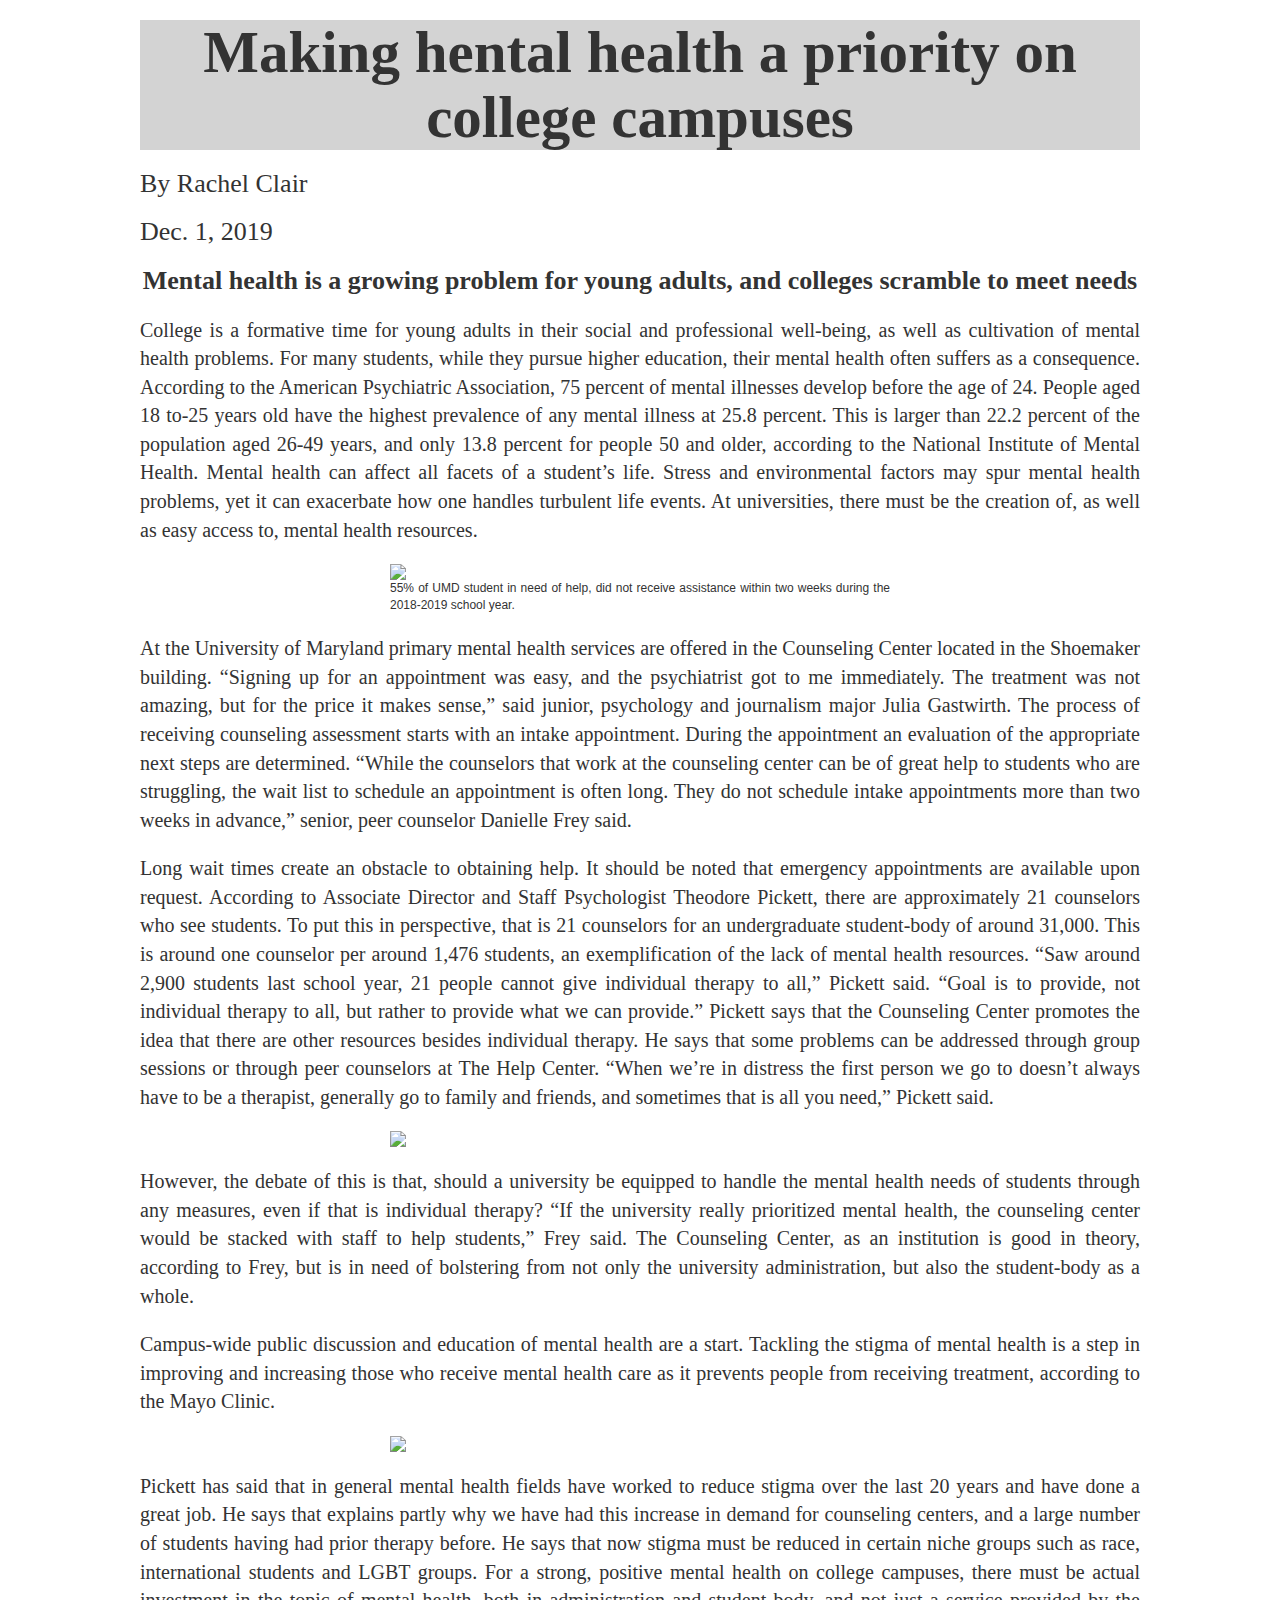
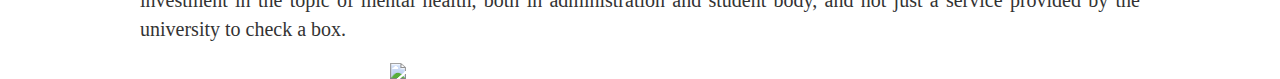
==== index.html @ b715465f "Update index.html" ====
<!DOCTYPE html>
<!DOCTYPE html>
<html>
<head>
    <meta name="viewport" content="width=device-width, initial-scale=1">
  <link rel="stylesheet" href="https://maxcdn.bootstrapcdn.com/bootstrap/3.4.0/css/bootstrap.min.css">
  <script src="https://ajax.googleapis.com/ajax/libs/jquery/3.4.1/jquery.min.js"></script>
  <script src="https://maxcdn.bootstrapcdn.com/bootstrap/3.4.0/js/bootstrap.min.js"></script>
  <title> <Making hental health a priority on college campuses > </title>
    <link rel="stylesheet" href="styles.css" type="text/css">
</head>
<body>
 <div id="headline">
  <h1>Making hental health a priority on college campuses</h1>
</div>
<div id="byline">
  <h2>By Rachel Clair</h2>
  <h2>Dec. 1, 2019</h2>
</div>
<!--This is the beginning of the article-->
<div class="center">
  <h5> Mental health is a growing problem for young adults, and colleges scramble to meet needs</h5>
    <p>     College is a formative time for young adults in their social and professional well-being, as well as cultivation of mental health problems.

      For many students, while they pursue higher education, their mental health often suffers as a consequence. According to the American Psychiatric Association, 75 percent of mental illnesses develop before the age of 24.

      People aged 18 to-25 years old have the highest prevalence of any mental illness at 25.8 percent. This is larger than 22.2 percent of the population aged 26-49 years, and only 13.8 percent for people 50 and older, according to the National Institute of Mental Health.

      Mental health can affect all facets of a student’s life. Stress and environmental factors may spur mental health problems, yet it can exacerbate how one handles turbulent life events.

      At universities, there must be the creation of, as well as easy access to, mental health resources.</p>
      <div class="img-one">
        <img src="/Users/ericclair/Documents/Jour352Final/MentalHealtstats.jpg">
            <div class="cap1"> 55% of UMD student in need of help, did not receive assistance within two weeks during
                the 2018-2019 school year.
            </div>
      </div>
    <p> At the University of Maryland primary mental health services are offered in the Counseling Center located in the Shoemaker building.

       “Signing up for an appointment was easy, and the psychiatrist got to me immediately. The treatment was not amazing, but for the price it makes sense,” said junior, psychology and journalism major Julia Gastwirth.

       The process of receiving counseling assessment starts with an intake appointment. During the appointment an evaluation of the appropriate next steps are determined.

       “While the counselors that work at the counseling center can be of great help to students who are struggling, the wait list to schedule an appointment is often long. They do not schedule intake appointments more than two weeks in advance,” senior, peer counselor Danielle Frey said.</p>

    <p>Long wait times create an obstacle to obtaining help. It should be noted that emergency appointments are available upon request.

  According to Associate Director and Staff Psychologist Theodore Pickett, there are approximately 21 counselors who see students. To put this in perspective, that is 21 counselors for an undergraduate student-body of around 31,000. This is around one counselor per around 1,476 students, an exemplification of the lack of mental health resources.

  “Saw around 2,900 students last school year, 21 people cannot give individual therapy to all,” Pickett said. “Goal is to provide, not individual therapy to all, but rather to provide what we can provide.”

  Pickett says that the Counseling Center promotes the idea that there are other resources besides individual therapy. He says that some problems can be addressed through group sessions or through peer counselors at The Help Center.

  “When we’re in distress the first person we go to doesn’t always have to be a therapist, generally go to family and friends, and sometimes that is all you need,” Pickett said. </p>

      <div class="damage-img">
        <img src="/Users/ericclair/Documents/Jour352Final/Mentalhealthstats5.png">
      </div>

     <p>However, the debate of this is that, should a university be equipped to handle the mental health needs of students through any measures, even if that is individual therapy?

     “If the university really prioritized mental health, the counseling center would be stacked with staff to help students,” Frey said.

     The Counseling Center, as an institution is good in theory, according to Frey, but is in need of bolstering from not only the university administration, but also the student-body as a whole.
    </p>

      <p>Campus-wide public discussion and education of mental health are a start.

      Tackling the stigma of mental health is a step in improving and increasing those who receive mental health care as it prevents people from receiving treatment, according to the Mayo Clinic.

      <div class="img-3">
        <img src="/Users/ericclair/Documents/Jour352Final/MentalHealthstats4.png">
      </div>

      <p>Pickett has said that in general mental health fields have worked to reduce stigma over the last 20 years and have done a great job. He says that explains partly why we have had this increase in demand for counseling centers, and a large number of students having had prior therapy before. He says that now stigma must be reduced in certain niche groups such as race, international students and LGBT groups.

      For a strong, positive mental health on college campuses, there must be actual investment in the topic of mental health, both in administration and student body, and not just a service provided by the university to check a box.</p>

        <div class="img-4">
          <img src="/Users/ericclair/Documents/Jour352Final/MentalHealthStats2.jpg">
      </div>

            </div>
        </div>
    </div>
</div>
<!-- jQuery first, then Popper.js, then Bootstrap JS -->
   <script src="https://code.jquery.com/jquery-3.3.1.slim.min.js" integrity="sha384-q8i/X+965DzO0rT7abK41JStQIAqVgRVzpbzo5smXKp4YfRvH+8abtTE1Pi6jizo" crossorigin="anonymous"></script>
    <script src="https://cdnjs.cloudflare.com/ajax/libs/popper.js/1.14.7/umd/popper.min.js" integrity="sha384-UO2eT0CpHqdSJQ6hJty5KVphtPhzWj9WO1clHTMGa3JDZwrnQq4sF86dIHNDz0W1" crossorigin="anonymous"></script>
    <script src="https://stackpath.bootstrapcdn.com/bootstrap/4.3.1/js/bootstrap.min.js" integrity="sha384-JjSmVgyd0p3pXB1rRibZUAYoIIy6OrQ6VrjIEaFf/nJGzIxFDsf4x0xIM+B07jRM" crossorigin="anonymous"></script>
</body>
</html>
---- styles.css ----
<link href="https://fonts.google.com/">
<link href="https://fonts.googleapis.com/css?family=DM+Serif+Display|Lora:700|Source+Serif+Pro&display=swap" rel="stylesheet">

#headline{
font-family: 'DM Serif Display', serif;
font-size: 59px;
background-color: lightgrey;
text-align: center;
}

h1{
  text-align: center;
  font-family: 'Lora', serif;
  font-size: 59px;
  background-color: lightgrey;
  max-width: 1000px;
  margin: 20px auto;
  text-align: center;
  font-weight: bold;
}

h2, h3, h4, h6{
    text-align: left;
    font-family: 'DM Serif Display', serif;
    font-size: 26px;
    max-width: 1000px;
    margin: 20px auto;
   }

 h5 {
     text-align: center;
     font-weight: bold;
     font-family: 'DM Serif Display', serif;
     font-size: 26px;
}
.cap1{
    font-size:12px;
}
p{
  font-family:'Source Serif Pro', serif;
  font-size: 20px;
  max-width: 1000px;
  margin: 20px auto;
}
#byline{
  text-align: left;
  font-size: 600px;
  margin: 0;
}

.img-one{
    display: block;
    margin-left: auto;
    margin-right: auto;
    width: 500px;
}
.img-one img{
    display: block;
    margin-left: auto;
    margin-right: auto;
    width: 500px;
}
.img-one p{
  text-align: right;
}
.center{
  text-align:justify;
}

.damage-img {
  display: block;
  margin-left: auto;
  margin-right: auto;
  margin-bottom: 0px;
  margin-top: 0px;
  max-width: 500px;
}
.damage-img img{
  max-width: 500px;
  display: block;
  margin-left: 0px;
  margin-right: 0px;
  margin-bottom: 0px;
}
.img-3 img{
  display: block;
  margin-left: auto;
  margin-right: auto;
  width: 500px;
}
.img-4 img{
  display: block;
  margin-left: auto;
  margin-right: auto;
  width: 500px;
}
.img-5 img{
  margin-right: 50px;
  max-width: 700px;
  float:left;
  margin-bottom: none;
  padding-bottom: .5em;
  text-align:left;
}
.img-6 img{
  margin-left:50px;
  max-width: 700px;
  float:right;
  margin-bottom: none;
  padding-bottom: .5em;
  text-align right: ;
}
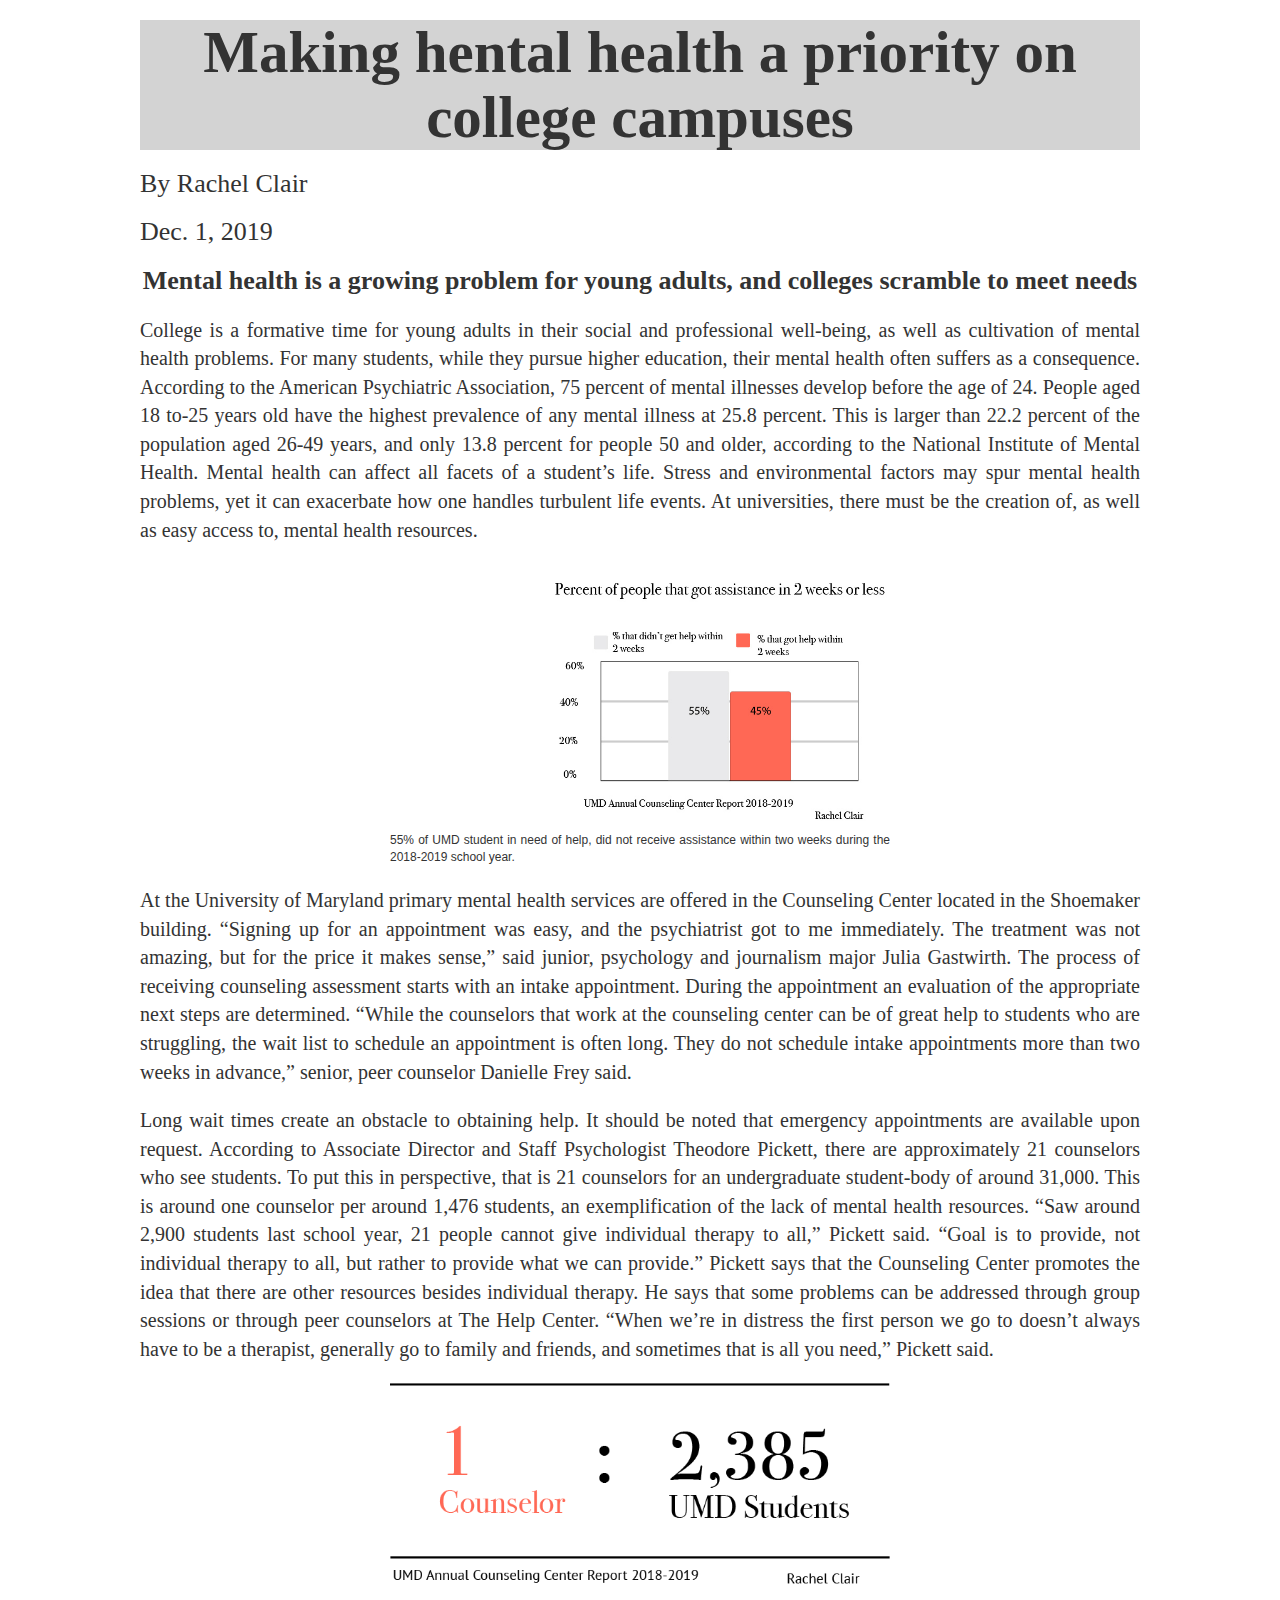
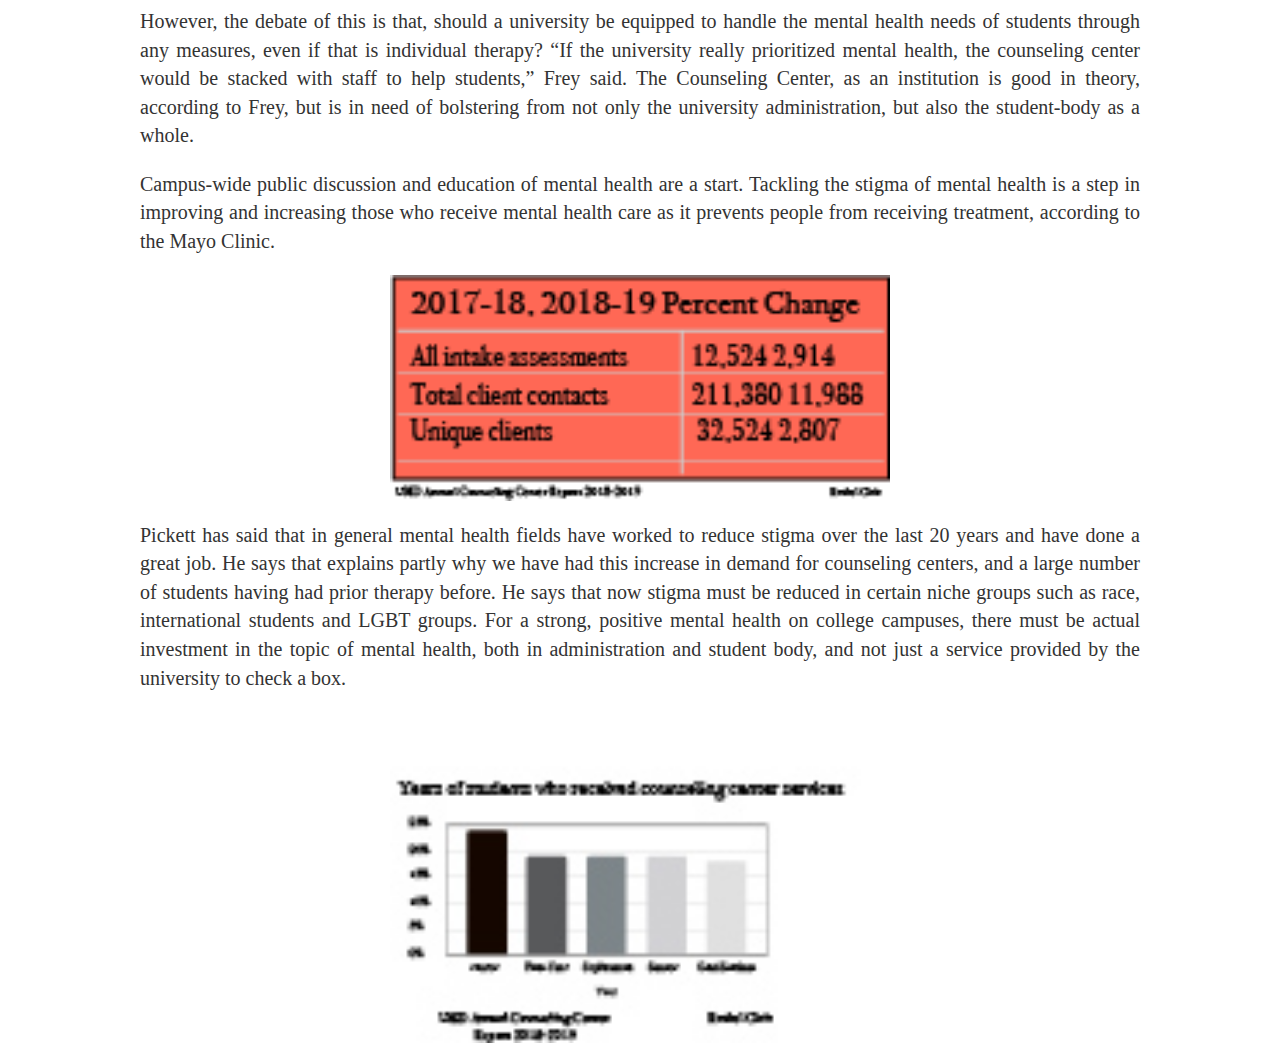
==== commit 0a4d952b: "Update index.html" ====
--- a/index.html
+++ b/index.html
@@ -30,7 +30,7 @@
 
       At universities, there must be the creation of, as well as easy access to, mental health resources.</p>
       <div class="img-one">
-        <img src="/Users/ericclair/Documents/Jour352Final/MentalHealtstats.jpg">
+        <img src="MentalHealtstats.jpg">
             <div class="cap1"> 55% of UMD student in need of help, did not receive assistance within two weeks during
                 the 2018-2019 school year.
             </div>
@@ -54,7 +54,7 @@
   “When we’re in distress the first person we go to doesn’t always have to be a therapist, generally go to family and friends, and sometimes that is all you need,” Pickett said. </p>
 
       <div class="damage-img">
-        <img src="/Users/ericclair/Documents/Jour352Final/Mentalhealthstats5.png">
+        <img src="Mentalhealthstats5.png">
       </div>
 
      <p>However, the debate of this is that, should a university be equipped to handle the mental health needs of students through any measures, even if that is individual therapy?
@@ -69,7 +69,7 @@
       Tackling the stigma of mental health is a step in improving and increasing those who receive mental health care as it prevents people from receiving treatment, according to the Mayo Clinic.
 
       <div class="img-3">
-        <img src="/Users/ericclair/Documents/Jour352Final/MentalHealthstats4.png">
+        <img src="MentalHealthstats4.png">
       </div>
 
       <p>Pickett has said that in general mental health fields have worked to reduce stigma over the last 20 years and have done a great job. He says that explains partly why we have had this increase in demand for counseling centers, and a large number of students having had prior therapy before. He says that now stigma must be reduced in certain niche groups such as race, international students and LGBT groups.
@@ -77,7 +77,7 @@
       For a strong, positive mental health on college campuses, there must be actual investment in the topic of mental health, both in administration and student body, and not just a service provided by the university to check a box.</p>
 
         <div class="img-4">
-          <img src="/Users/ericclair/Documents/Jour352Final/MentalHealthStats2.jpg">
+          <img src="MentalHealthStats2.jpg">
       </div>
 
             </div>
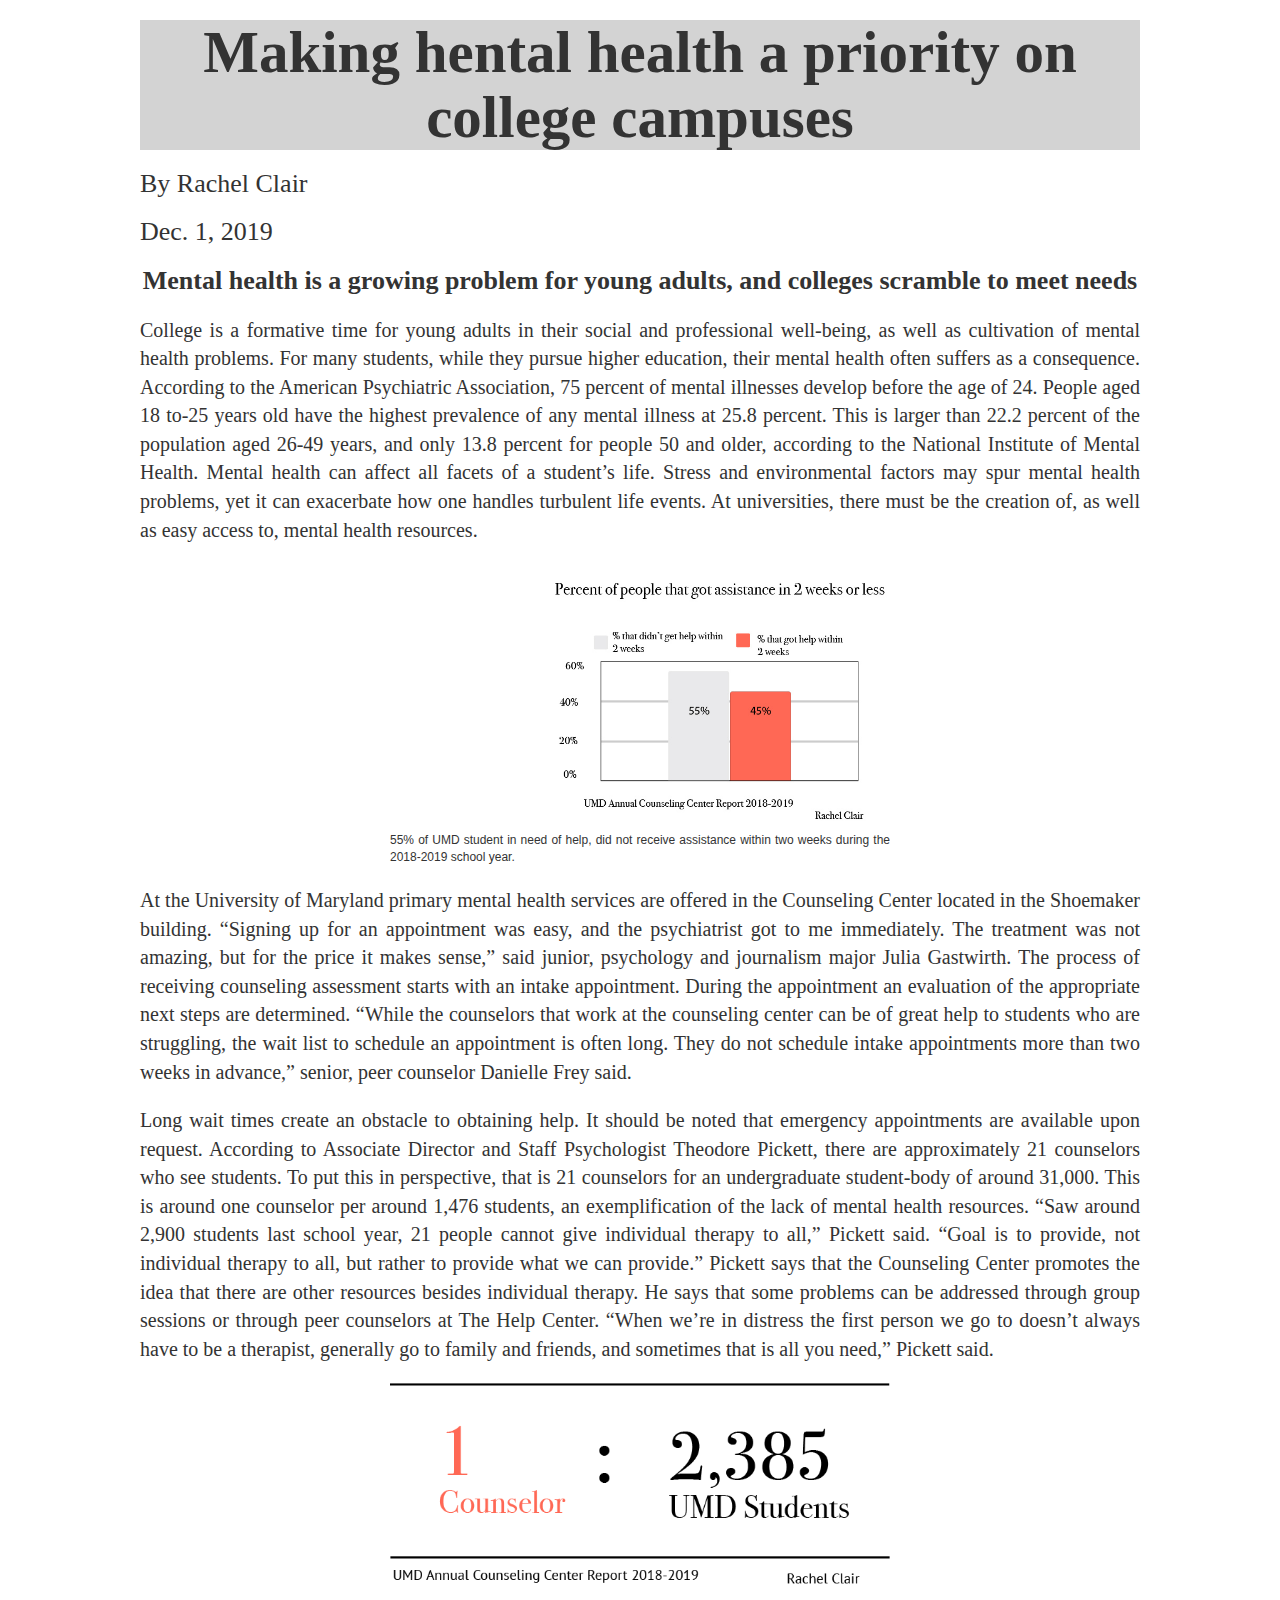
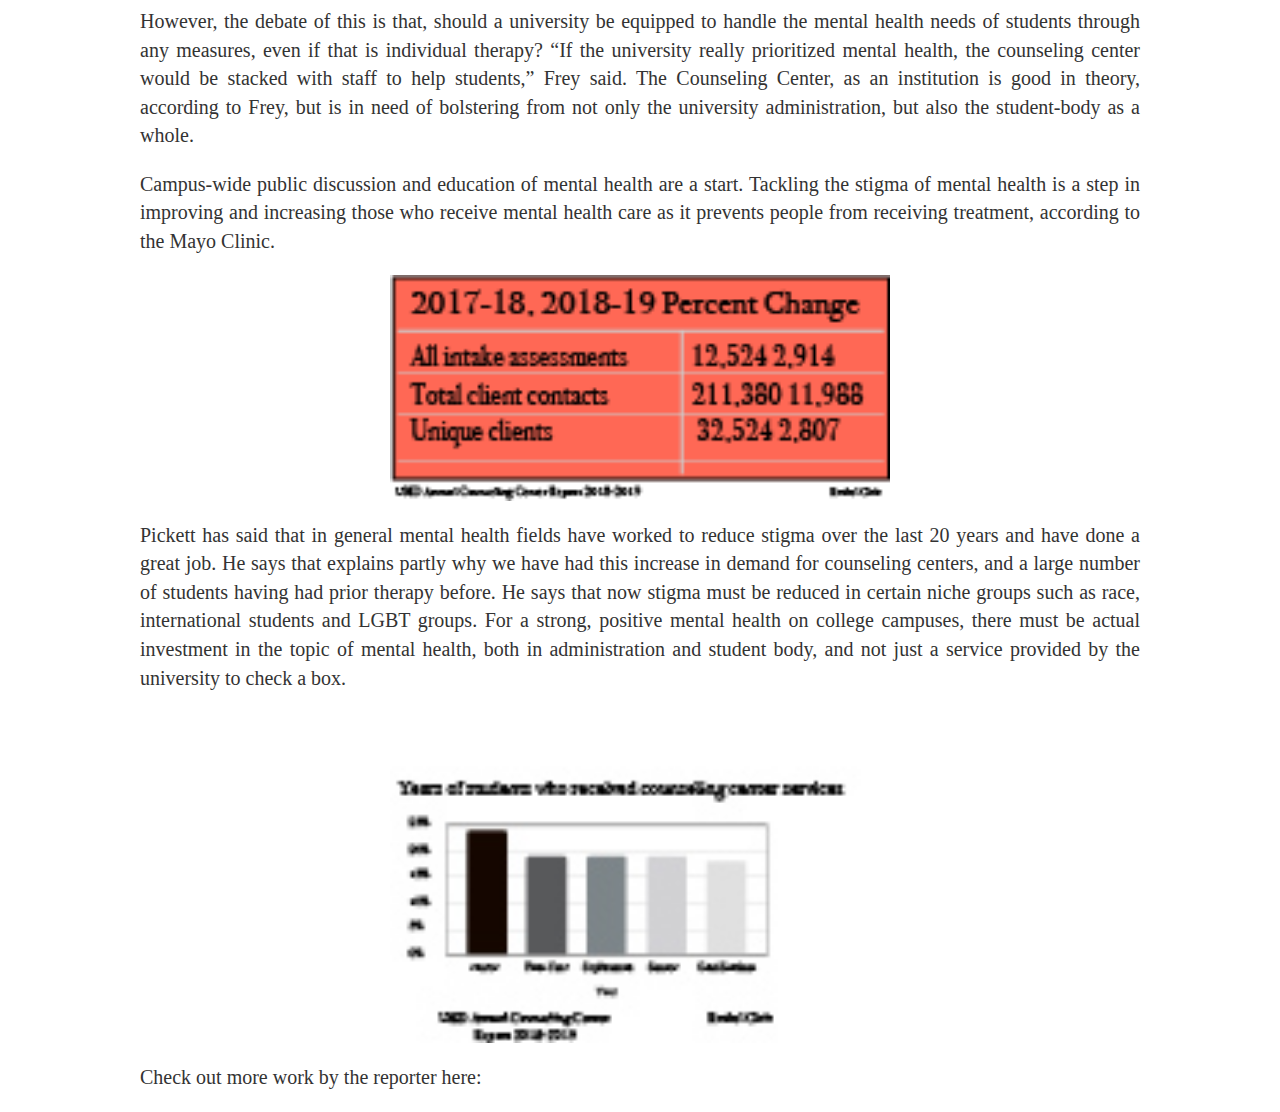
==== commit 9003a79a: "Update index.html" ====
--- a/index.html
+++ b/index.html
@@ -80,6 +80,11 @@
           <img src="MentalHealthStats2.jpg">
       </div>
 
+
+
+      <div class="more">
+        <p>Check out more work by the reporter here:</p> <a href="https://rachelgclair.github.io/images/Resume%20/resume.html">
+      </div>
             </div>
         </div>
     </div>
--- a/styles.css
+++ b/styles.css
@@ -110,3 +110,9 @@
   padding-bottom: .5em;
   text-align right: ;
 }
+.more{
+    font-family:'Source Serif Pro', serif;
+    font-size: 20px;
+    max-width: 1000px;
+    margin: 20px auto;
+}
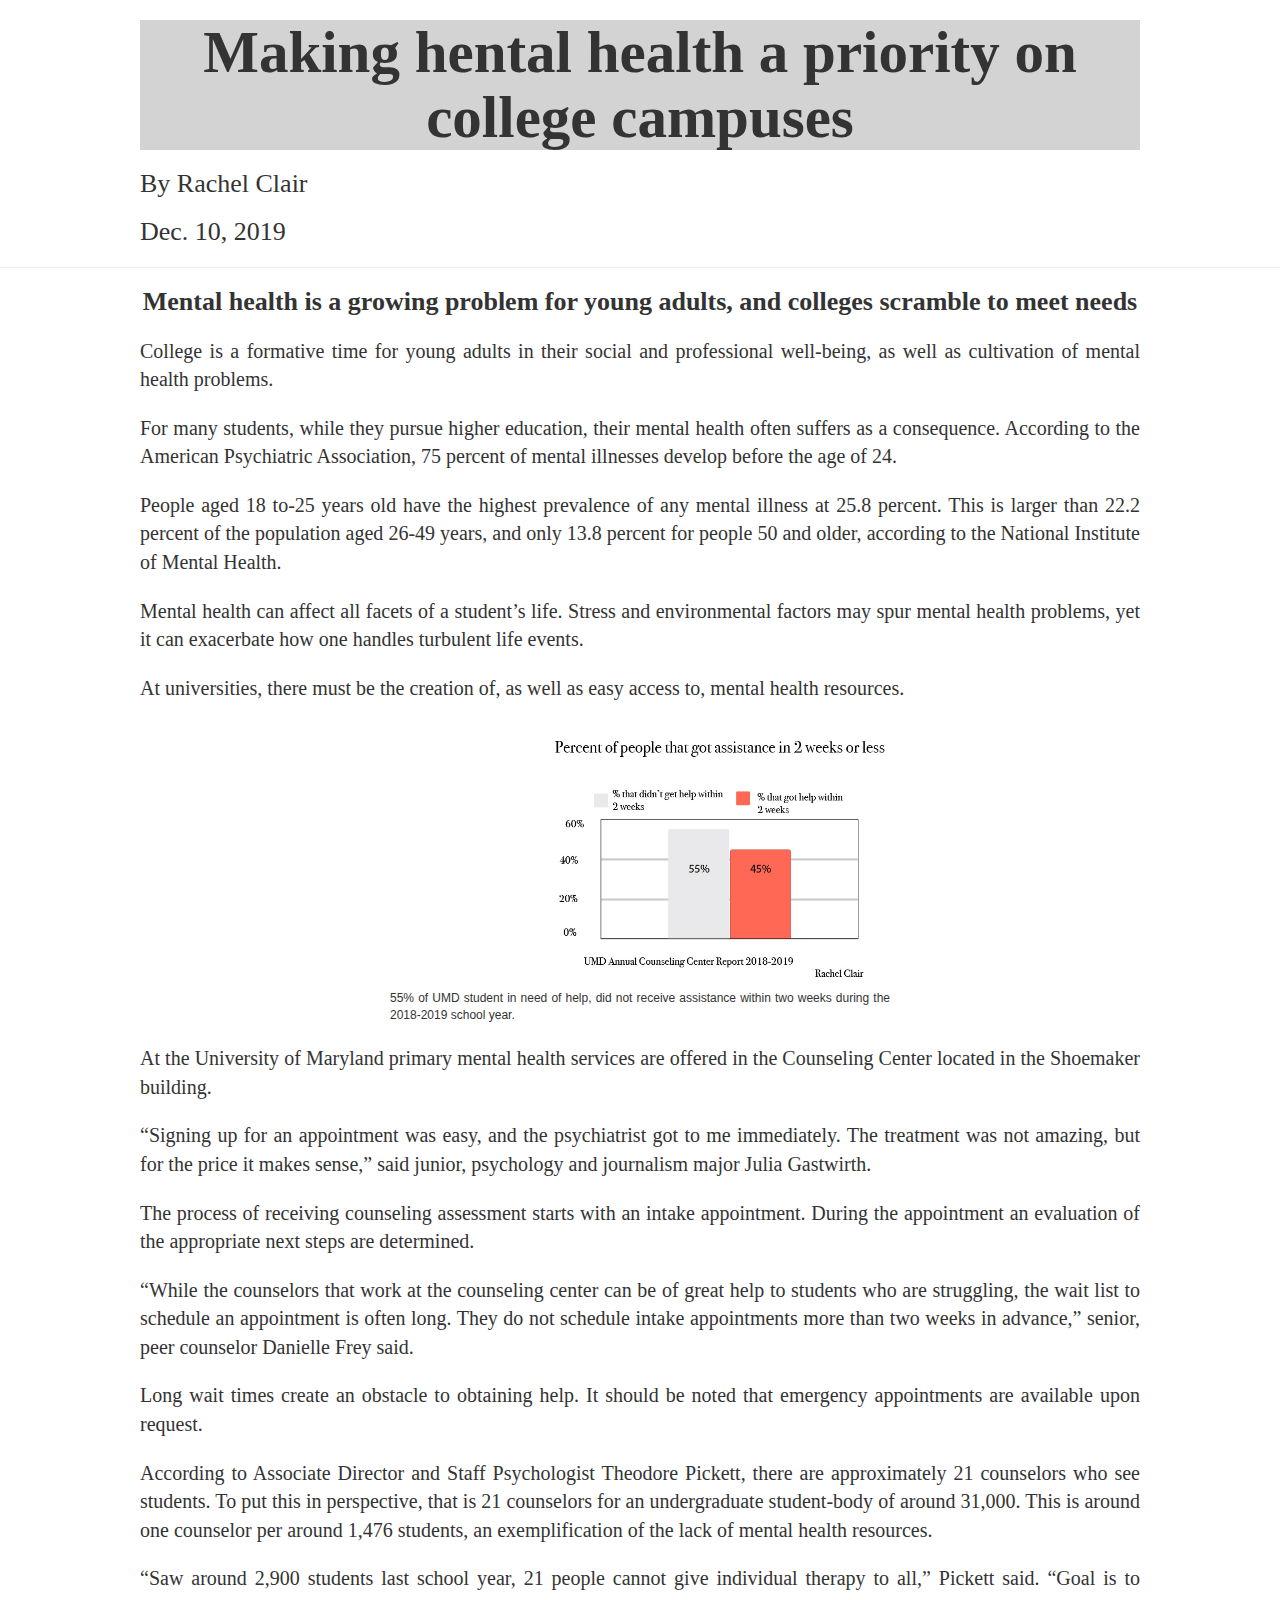
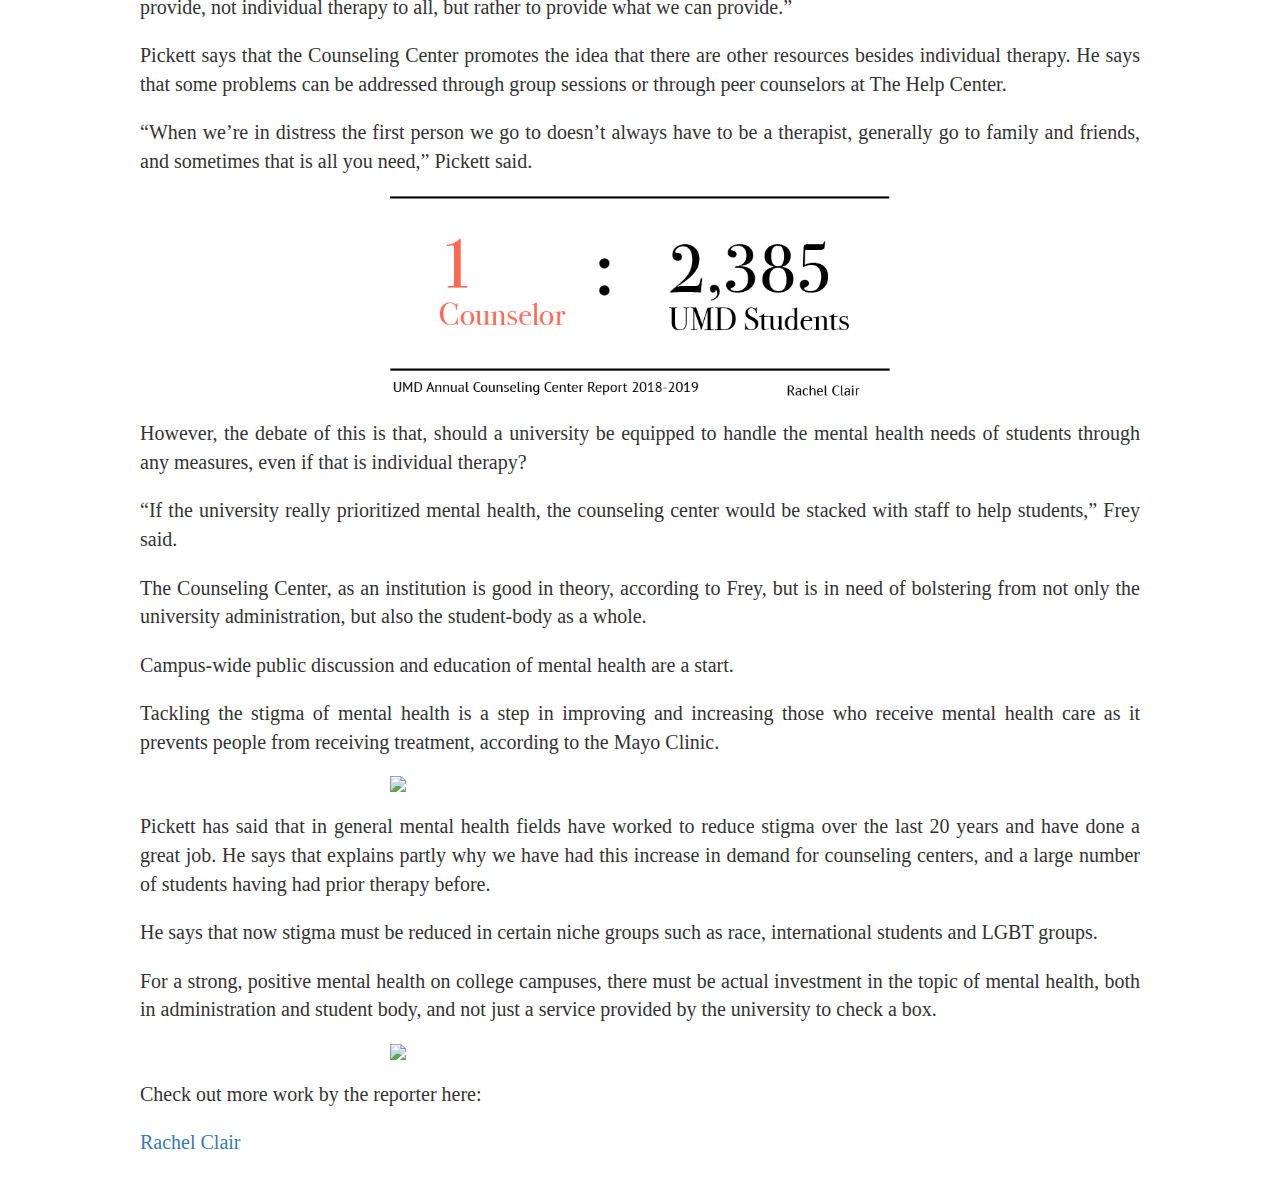
==== commit 7d760667: "Update index.html" ====
--- a/index.html
+++ b/index.html
@@ -15,75 +15,77 @@
 </div>
 <div id="byline">
   <h2>By Rachel Clair</h2>
-  <h2>Dec. 1, 2019</h2>
+  <h2>Dec. 10, 2019</h2>
 </div>
+<hr></hr>
 <!--This is the beginning of the article-->
 <div class="center">
   <h5> Mental health is a growing problem for young adults, and colleges scramble to meet needs</h5>
-    <p>     College is a formative time for young adults in their social and professional well-being, as well as cultivation of mental health problems.
+    <p>     College is a formative time for young adults in their social and professional well-being, as well as cultivation of mental health problems.</p>
 
-      For many students, while they pursue higher education, their mental health often suffers as a consequence. According to the American Psychiatric Association, 75 percent of mental illnesses develop before the age of 24.
+      <p>For many students, while they pursue higher education, their mental health often suffers as a consequence. According to the American Psychiatric Association, 75 percent of mental illnesses develop before the age of 24.</p>
 
-      People aged 18 to-25 years old have the highest prevalence of any mental illness at 25.8 percent. This is larger than 22.2 percent of the population aged 26-49 years, and only 13.8 percent for people 50 and older, according to the National Institute of Mental Health.
+      <p>People aged 18 to-25 years old have the highest prevalence of any mental illness at 25.8 percent. This is larger than 22.2 percent of the population aged 26-49 years, and only 13.8 percent for people 50 and older, according to the National Institute of Mental Health.</p>
 
-      Mental health can affect all facets of a student’s life. Stress and environmental factors may spur mental health problems, yet it can exacerbate how one handles turbulent life events.
+      <p>Mental health can affect all facets of a student’s life. Stress and environmental factors may spur mental health problems, yet it can exacerbate how one handles turbulent life events.</p>
 
-      At universities, there must be the creation of, as well as easy access to, mental health resources.</p>
+      <p> At universities, there must be the creation of, as well as easy access to, mental health resources.</p>
       <div class="img-one">
         <img src="MentalHealtstats.jpg">
             <div class="cap1"> 55% of UMD student in need of help, did not receive assistance within two weeks during
                 the 2018-2019 school year.
             </div>
       </div>
-    <p> At the University of Maryland primary mental health services are offered in the Counseling Center located in the Shoemaker building.
+    <p> At the University of Maryland primary mental health services are offered in the Counseling Center located in the Shoemaker building.</p>
 
-       “Signing up for an appointment was easy, and the psychiatrist got to me immediately. The treatment was not amazing, but for the price it makes sense,” said junior, psychology and journalism major Julia Gastwirth.
+      <p> “Signing up for an appointment was easy, and the psychiatrist got to me immediately. The treatment was not amazing, but for the price it makes sense,” said junior, psychology and journalism major Julia Gastwirth.</p>
 
-       The process of receiving counseling assessment starts with an intake appointment. During the appointment an evaluation of the appropriate next steps are determined.
+       <p>The process of receiving counseling assessment starts with an intake appointment. During the appointment an evaluation of the appropriate next steps are determined.</p>
 
-       “While the counselors that work at the counseling center can be of great help to students who are struggling, the wait list to schedule an appointment is often long. They do not schedule intake appointments more than two weeks in advance,” senior, peer counselor Danielle Frey said.</p>
+      <p> “While the counselors that work at the counseling center can be of great help to students who are struggling, the wait list to schedule an appointment is often long. They do not schedule intake appointments more than two weeks in advance,” senior, peer counselor Danielle Frey said.</p>
 
-    <p>Long wait times create an obstacle to obtaining help. It should be noted that emergency appointments are available upon request.
+    <p>Long wait times create an obstacle to obtaining help. It should be noted that emergency appointments are available upon request.</p>
 
-  According to Associate Director and Staff Psychologist Theodore Pickett, there are approximately 21 counselors who see students. To put this in perspective, that is 21 counselors for an undergraduate student-body of around 31,000. This is around one counselor per around 1,476 students, an exemplification of the lack of mental health resources.
+  <p> According to Associate Director and Staff Psychologist Theodore Pickett, there are approximately 21 counselors who see students. To put this in perspective, that is 21 counselors for an undergraduate student-body of around 31,000. This is around one counselor per around 1,476 students, an exemplification of the lack of mental health resources.</p>
 
-  “Saw around 2,900 students last school year, 21 people cannot give individual therapy to all,” Pickett said. “Goal is to provide, not individual therapy to all, but rather to provide what we can provide.”
+  <p>“Saw around 2,900 students last school year, 21 people cannot give individual therapy to all,” Pickett said. “Goal is to provide, not individual therapy to all, but rather to provide what we can provide.”</p>
 
-  Pickett says that the Counseling Center promotes the idea that there are other resources besides individual therapy. He says that some problems can be addressed through group sessions or through peer counselors at The Help Center.
+  <p>Pickett says that the Counseling Center promotes the idea that there are other resources besides individual therapy. He says that some problems can be addressed through group sessions or through peer counselors at The Help Center.</p>
 
-  “When we’re in distress the first person we go to doesn’t always have to be a therapist, generally go to family and friends, and sometimes that is all you need,” Pickett said. </p>
+  <p>“When we’re in distress the first person we go to doesn’t always have to be a therapist, generally go to family and friends, and sometimes that is all you need,” Pickett said. </p>
 
       <div class="damage-img">
         <img src="Mentalhealthstats5.png">
       </div>
 
-     <p>However, the debate of this is that, should a university be equipped to handle the mental health needs of students through any measures, even if that is individual therapy?
+     <p>However, the debate of this is that, should a university be equipped to handle the mental health needs of students through any measures, even if that is individual therapy? </p>
 
-     “If the university really prioritized mental health, the counseling center would be stacked with staff to help students,” Frey said.
+     <p>“If the university really prioritized mental health, the counseling center would be stacked with staff to help students,” Frey said.</p>
 
-     The Counseling Center, as an institution is good in theory, according to Frey, but is in need of bolstering from not only the university administration, but also the student-body as a whole.
-    </p>
+     <p>The Counseling Center, as an institution is good in theory, according to Frey, but is in need of bolstering from not only the university administration, but also the student-body as a whole.</p>
 
-      <p>Campus-wide public discussion and education of mental health are a start.
+      <p>Campus-wide public discussion and education of mental health are a start.</p>
 
-      Tackling the stigma of mental health is a step in improving and increasing those who receive mental health care as it prevents people from receiving treatment, according to the Mayo Clinic.
+      <p>Tackling the stigma of mental health is a step in improving and increasing those who receive mental health care as it prevents people from receiving treatment, according to the Mayo Clinic.</p>
 
       <div class="img-3">
-        <img src="MentalHealthstats4.png">
+        <img src="Artboard 4.png">
       </div>
 
-      <p>Pickett has said that in general mental health fields have worked to reduce stigma over the last 20 years and have done a great job. He says that explains partly why we have had this increase in demand for counseling centers, and a large number of students having had prior therapy before. He says that now stigma must be reduced in certain niche groups such as race, international students and LGBT groups.
+      <p>Pickett has said that in general mental health fields have worked to reduce stigma over the last 20 years and have done a great job. He says that explains partly why we have had this increase in demand for counseling centers, and a large number of students having had prior therapy before. </p>
 
-      For a strong, positive mental health on college campuses, there must be actual investment in the topic of mental health, both in administration and student body, and not just a service provided by the university to check a box.</p>
+          <p>He says that now stigma must be reduced in certain niche groups such as race, international students and LGBT groups.
+          </p>
+      <p>For a strong, positive mental health on college campuses, there must be actual investment in the topic of mental health, both in administration and student body, and not just a service provided by the university to check a box.</p>
 
         <div class="img-4">
-          <img src="MentalHealthStats2.jpg">
+          <img src="Artboard 1.png">
       </div>
 
 
 
       <div class="more">
-        <p>Check out more work by the reporter here:</p> <a href="https://rachelgclair.github.io/images/Resume%20/resume.html">
+        <p>Check out more work by the reporter here:</p> <a href="https://rachelgclair.github.io/images/Resume%20/resume.html">Rachel Clair</a>
       </div>
             </div>
         </div>
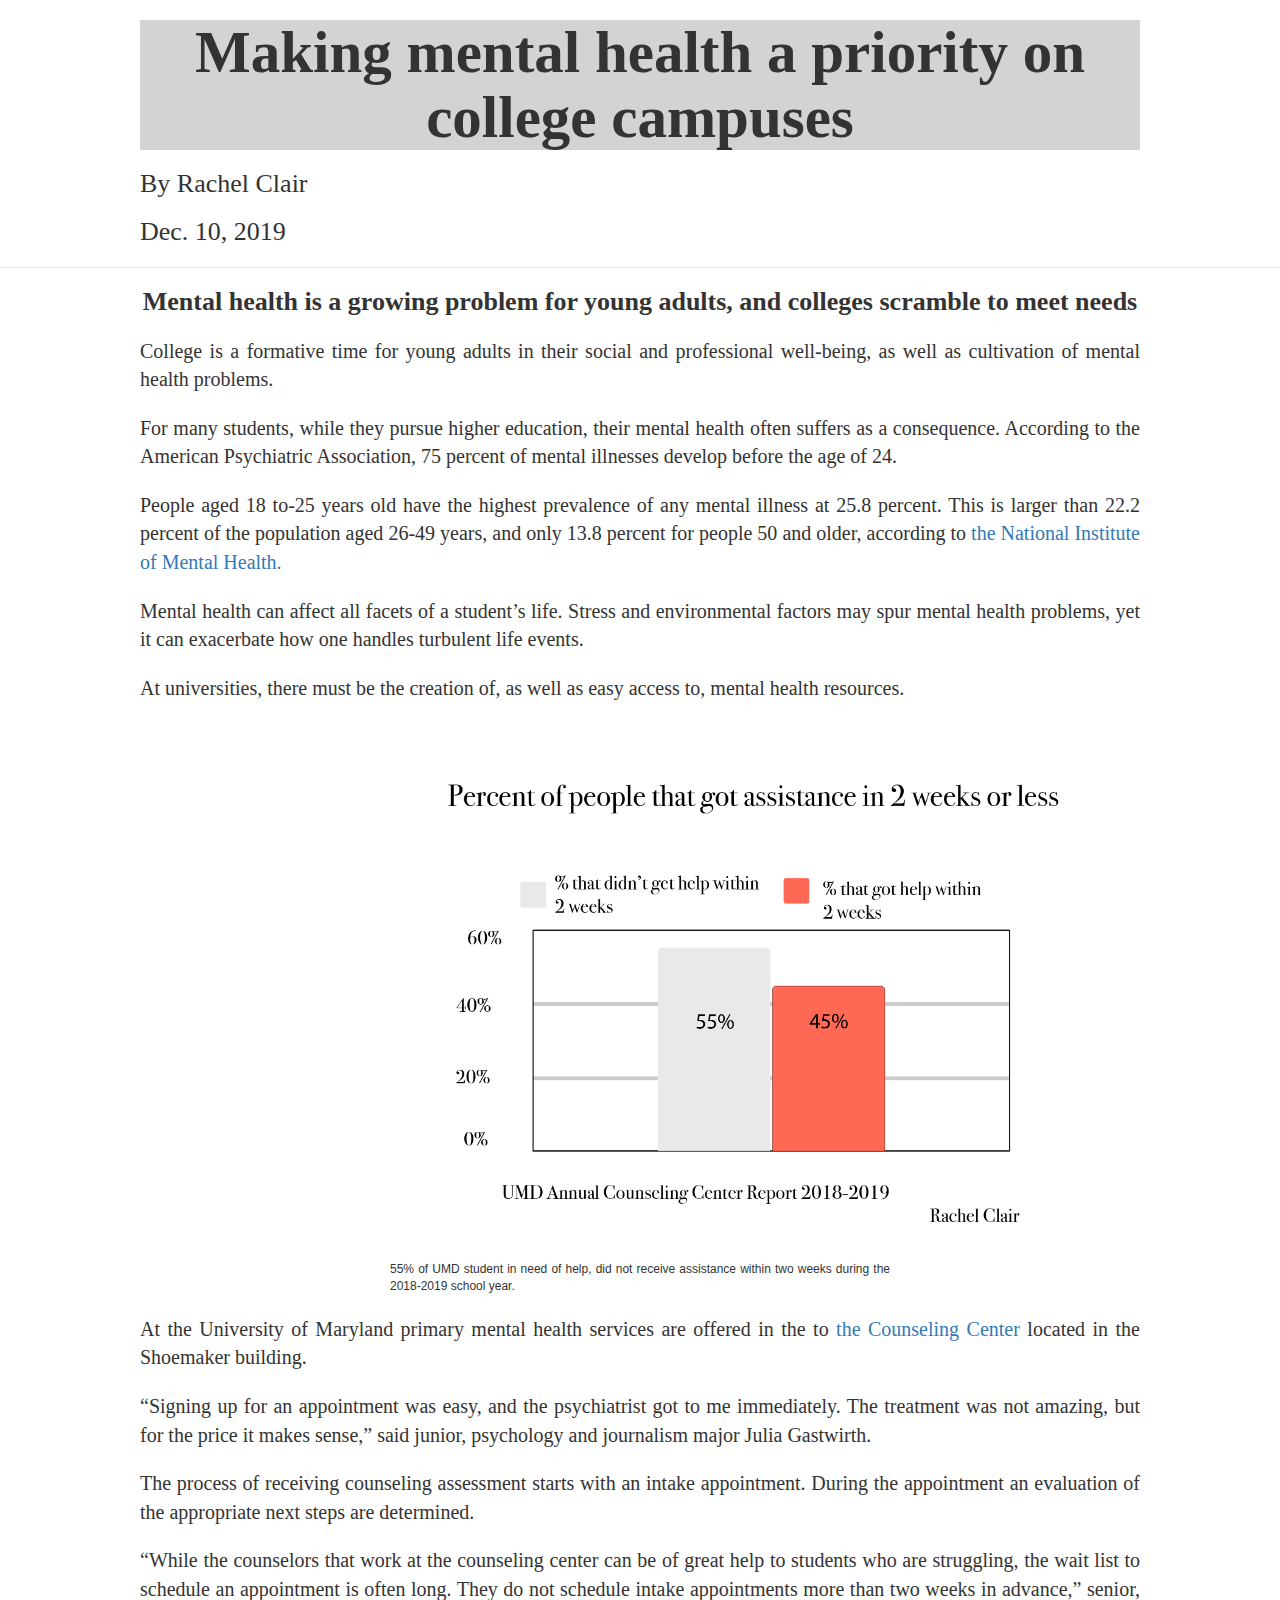
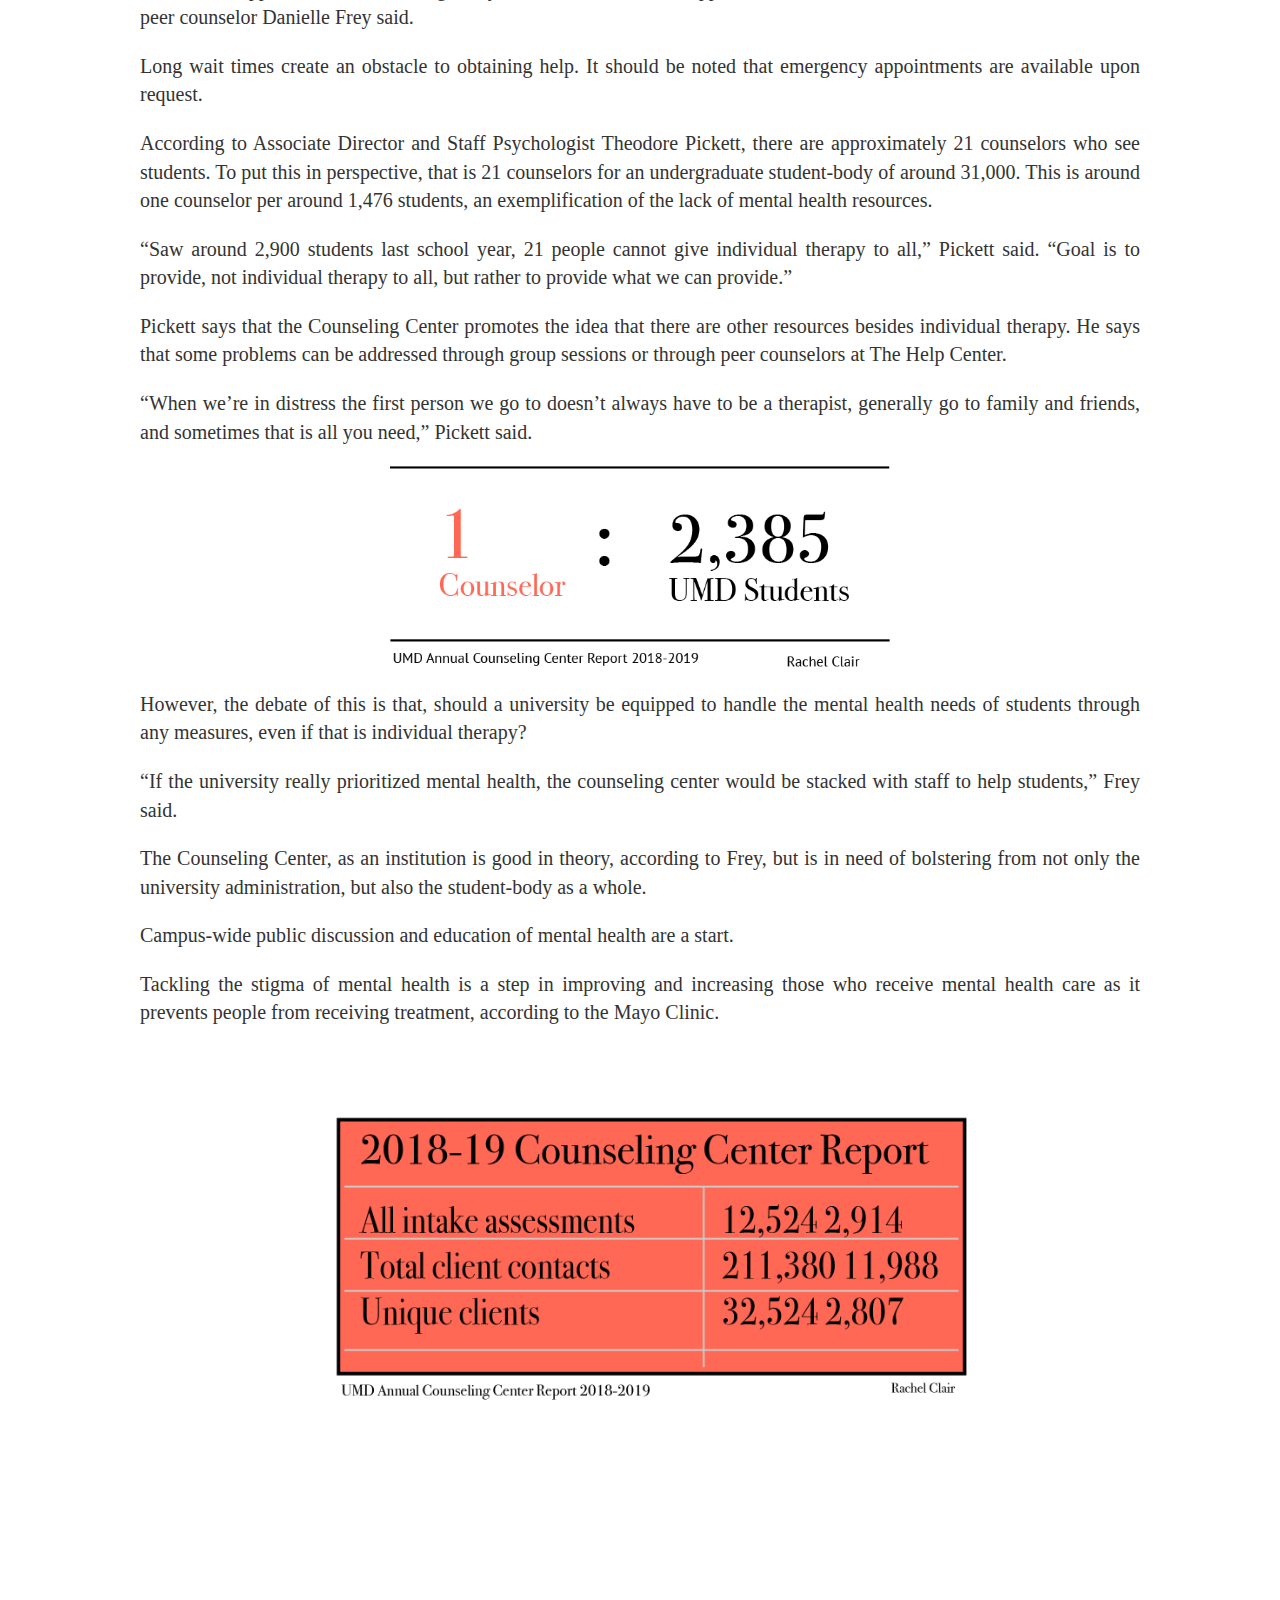
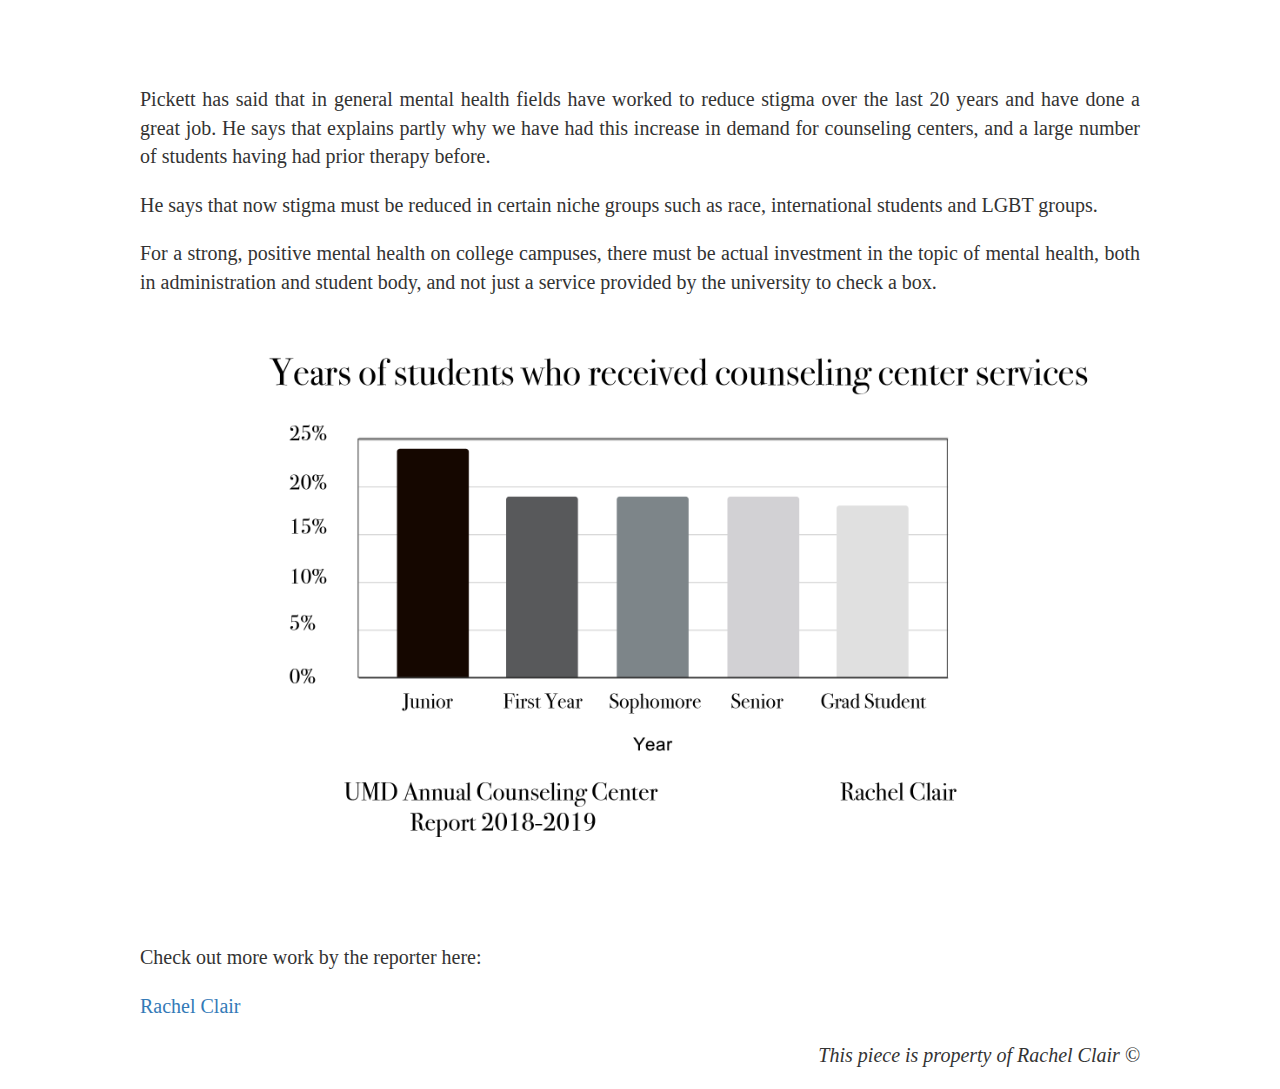
==== commit f30128f1: "Update index.html" ====
--- a/index.html
+++ b/index.html
@@ -6,12 +6,12 @@
   <link rel="stylesheet" href="https://maxcdn.bootstrapcdn.com/bootstrap/3.4.0/css/bootstrap.min.css">
   <script src="https://ajax.googleapis.com/ajax/libs/jquery/3.4.1/jquery.min.js"></script>
   <script src="https://maxcdn.bootstrapcdn.com/bootstrap/3.4.0/js/bootstrap.min.js"></script>
-  <title> <Making hental health a priority on college campuses > </title>
+  <title> <Making mental health a priority on college campuses > </title>
     <link rel="stylesheet" href="styles.css" type="text/css">
 </head>
 <body>
  <div id="headline">
-  <h1>Making hental health a priority on college campuses</h1>
+  <h1>Making mental health a priority on college campuses</h1>
 </div>
 <div id="byline">
   <h2>By Rachel Clair</h2>
@@ -25,18 +25,18 @@
 
       <p>For many students, while they pursue higher education, their mental health often suffers as a consequence. According to the American Psychiatric Association, 75 percent of mental illnesses develop before the age of 24.</p>
 
-      <p>People aged 18 to-25 years old have the highest prevalence of any mental illness at 25.8 percent. This is larger than 22.2 percent of the population aged 26-49 years, and only 13.8 percent for people 50 and older, according to the National Institute of Mental Health.</p>
+      <p>People aged 18 to-25 years old have the highest prevalence of any mental illness at 25.8 percent. This is larger than 22.2 percent of the population aged 26-49 years, and only 13.8 percent for people 50 and older, according to<a href="https://www.nimh.nih.gov/health/statistics/mental-illness.shtml"> the National Institute of Mental Health.</a> </p>
 
       <p>Mental health can affect all facets of a student’s life. Stress and environmental factors may spur mental health problems, yet it can exacerbate how one handles turbulent life events.</p>
 
       <p> At universities, there must be the creation of, as well as easy access to, mental health resources.</p>
       <div class="img-one">
-        <img src="MentalHealtstats.jpg">
+        <img src="Artboard 5.png">
             <div class="cap1"> 55% of UMD student in need of help, did not receive assistance within two weeks during
                 the 2018-2019 school year.
             </div>
       </div>
-    <p> At the University of Maryland primary mental health services are offered in the Counseling Center located in the Shoemaker building.</p>
+    <p> At the University of Maryland primary mental health services are offered in the to <a href="https://www.counseling.umd.edu"> the Counseling Center </a> located in the Shoemaker building.</p>
 
       <p> “Signing up for an appointment was easy, and the psychiatrist got to me immediately. The treatment was not amazing, but for the price it makes sense,” said junior, psychology and journalism major Julia Gastwirth.</p>
 
@@ -69,7 +69,7 @@
       <p>Tackling the stigma of mental health is a step in improving and increasing those who receive mental health care as it prevents people from receiving treatment, according to the Mayo Clinic.</p>
 
       <div class="img-3">
-        <img src="Artboard 4.png">
+        <img src="Artboard 2.png">
       </div>
 
       <p>Pickett has said that in general mental health fields have worked to reduce stigma over the last 20 years and have done a great job. He says that explains partly why we have had this increase in demand for counseling centers, and a large number of students having had prior therapy before. </p>
@@ -87,6 +87,9 @@
       <div class="more">
         <p>Check out more work by the reporter here:</p> <a href="https://rachelgclair.github.io/images/Resume%20/resume.html">Rachel Clair</a>
       </div>
+      <div class="CR">
+      <p>This piece is property of Rachel Clair &copy</p>
+      </div>
             </div>
         </div>
     </div>
--- a/styles.css
+++ b/styles.css
@@ -58,7 +58,7 @@
     display: block;
     margin-left: auto;
     margin-right: auto;
-    width: 500px;
+    width: 700px;
 }
 .img-one p{
   text-align: right;
@@ -86,13 +86,14 @@
   display: block;
   margin-left: auto;
   margin-right: auto;
-  width: 500px;
+  margin-bottom: inherit;
+  max-width: 1000px;
 }
 .img-4 img{
   display: block;
   margin-left: auto;
   margin-right: auto;
-  width: 500px;
+  max-width: 1000px;
 }
 .img-5 img{
   margin-right: 50px;
@@ -108,7 +109,7 @@
   float:right;
   margin-bottom: none;
   padding-bottom: .5em;
-  text-align right: ;
+  text-align right ;
 }
 .more{
     font-family:'Source Serif Pro', serif;
@@ -116,3 +117,8 @@
     max-width: 1000px;
     margin: 20px auto;
 }
+.CR{
+    font-size: 15px;
+    font-style: italic;
+    text-align: right;
+}
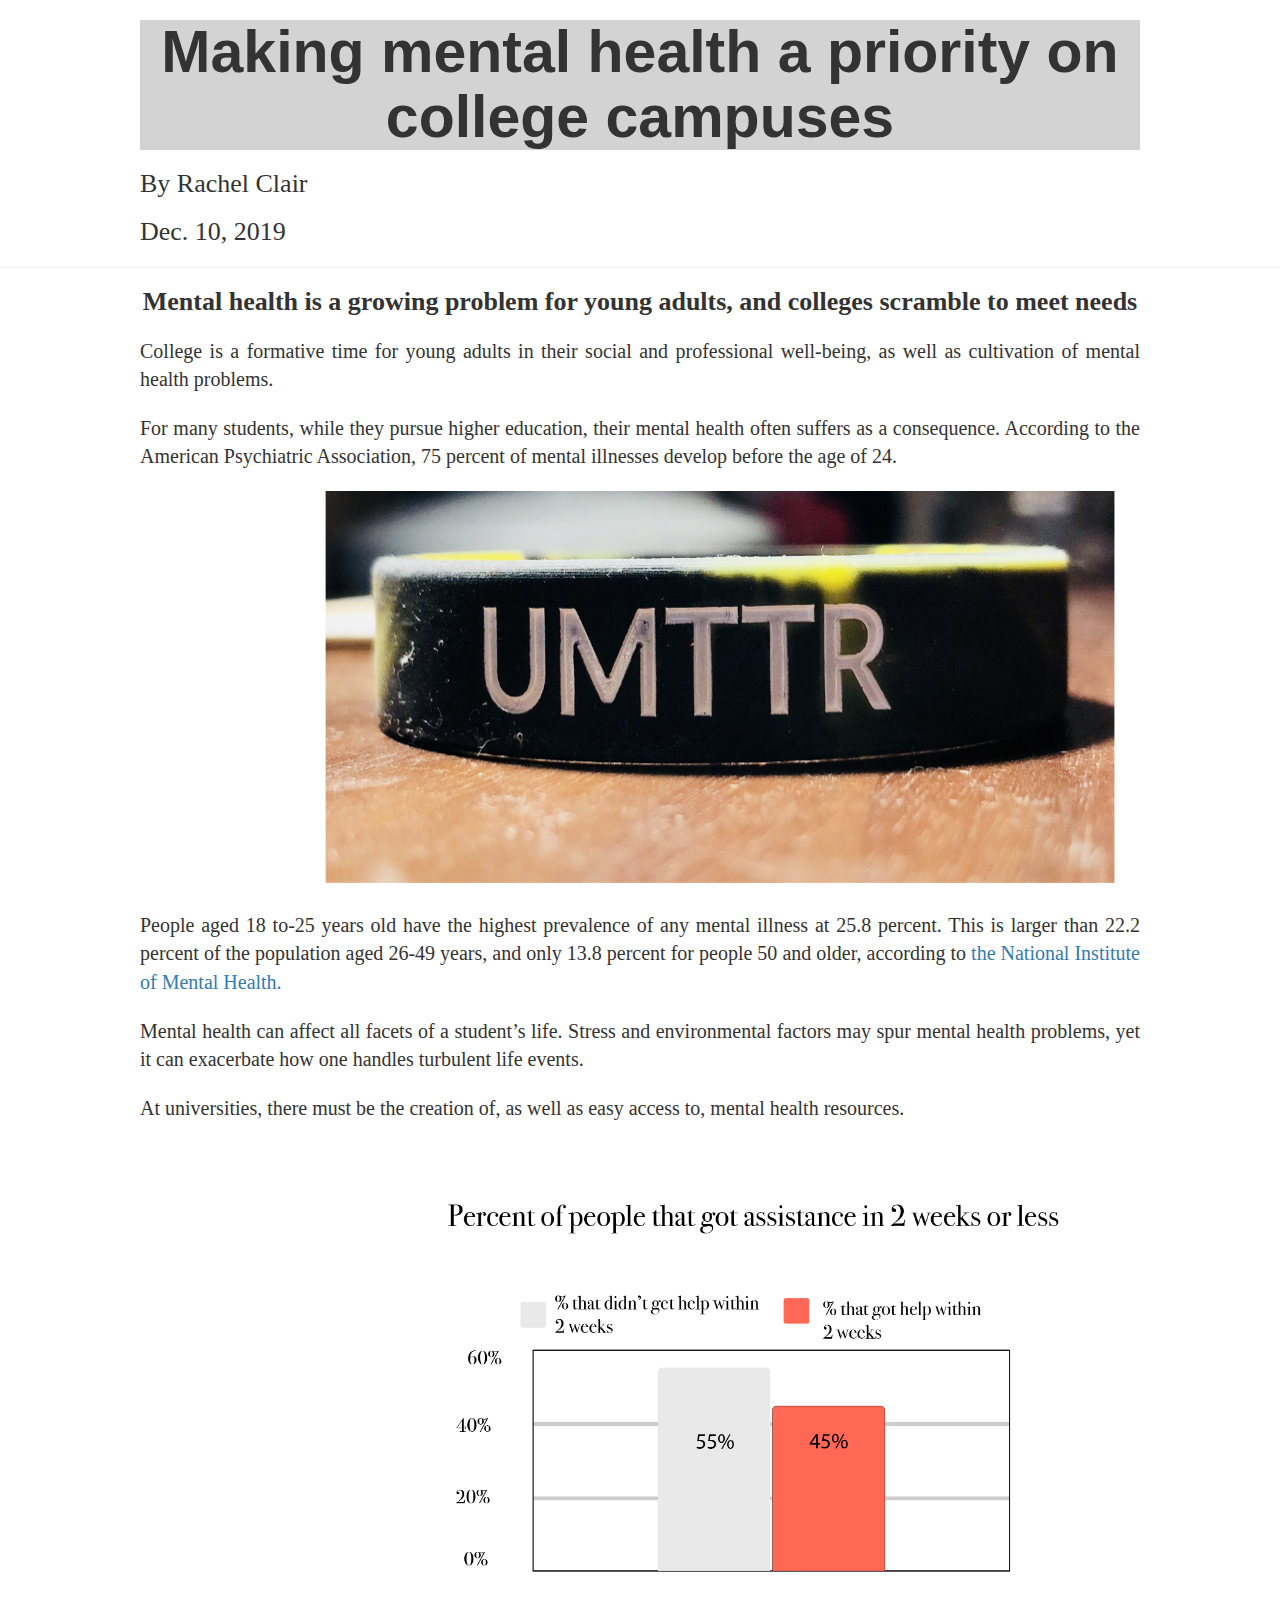
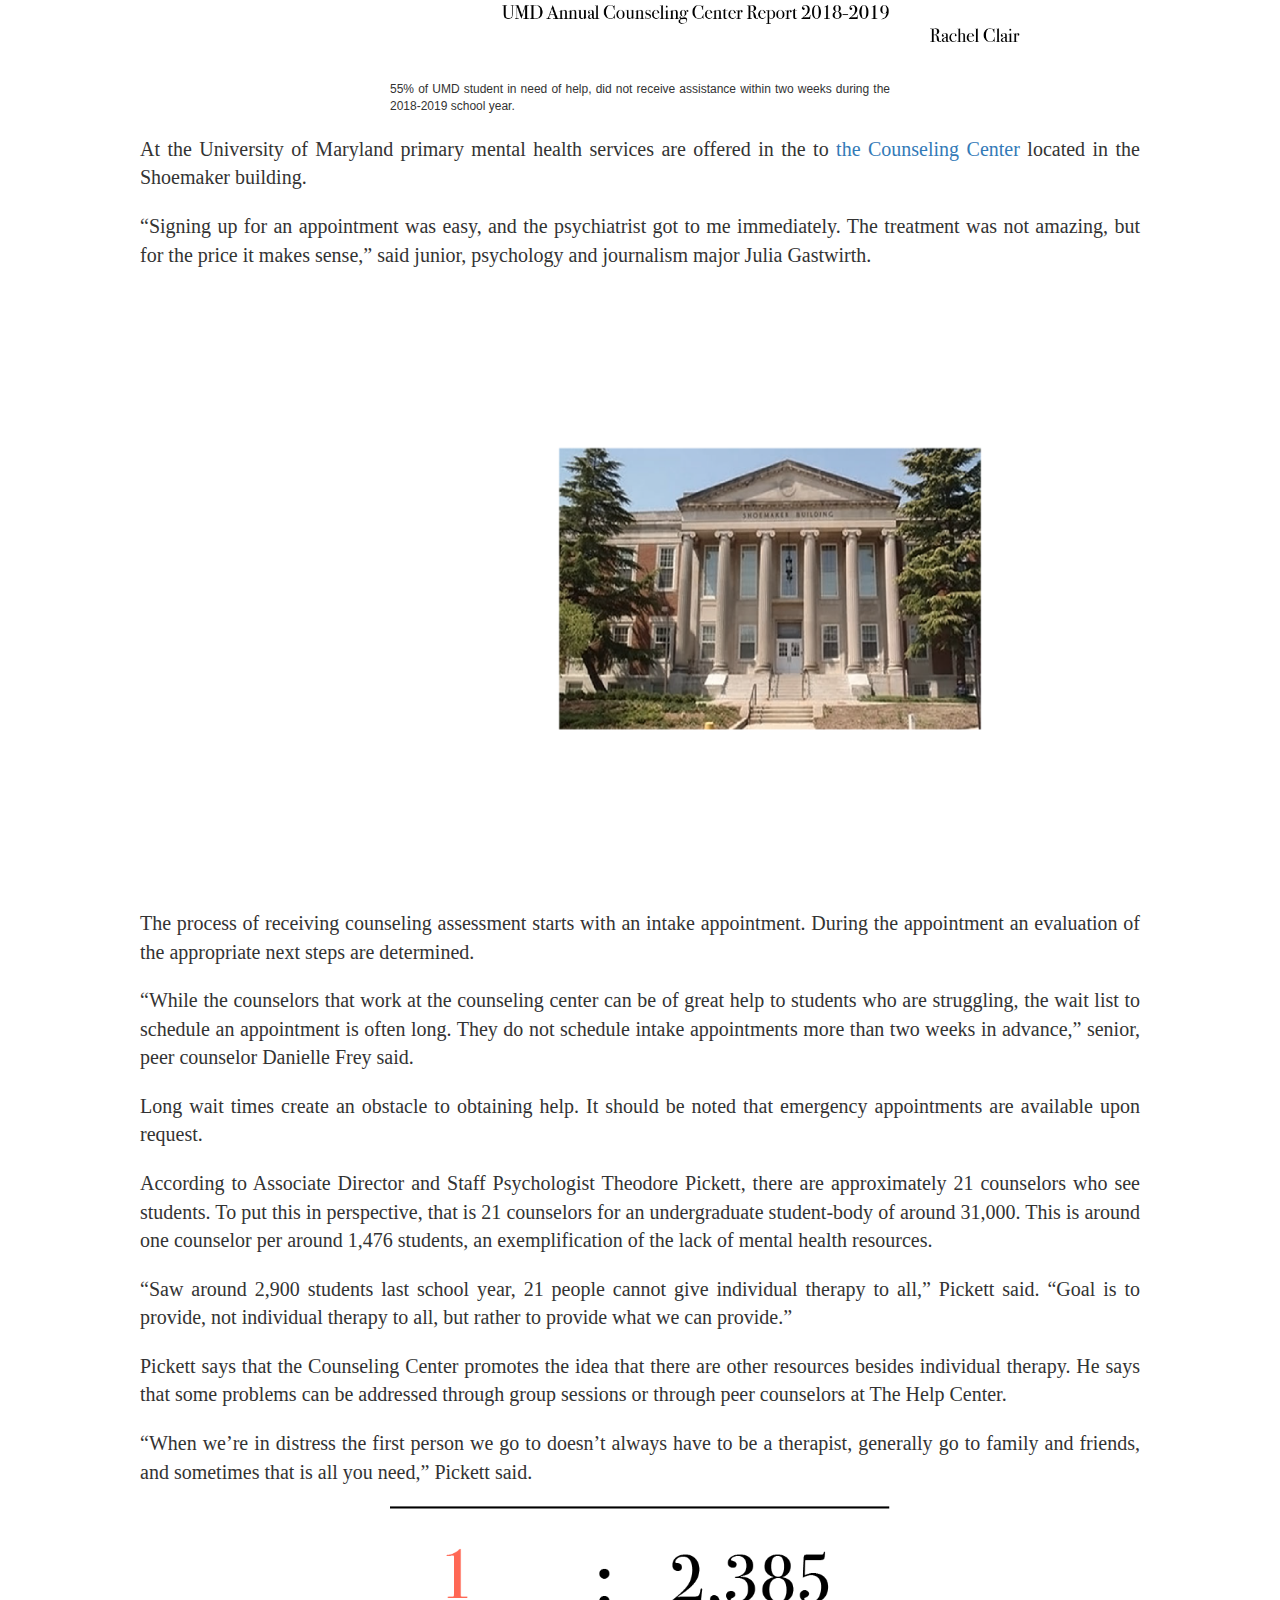
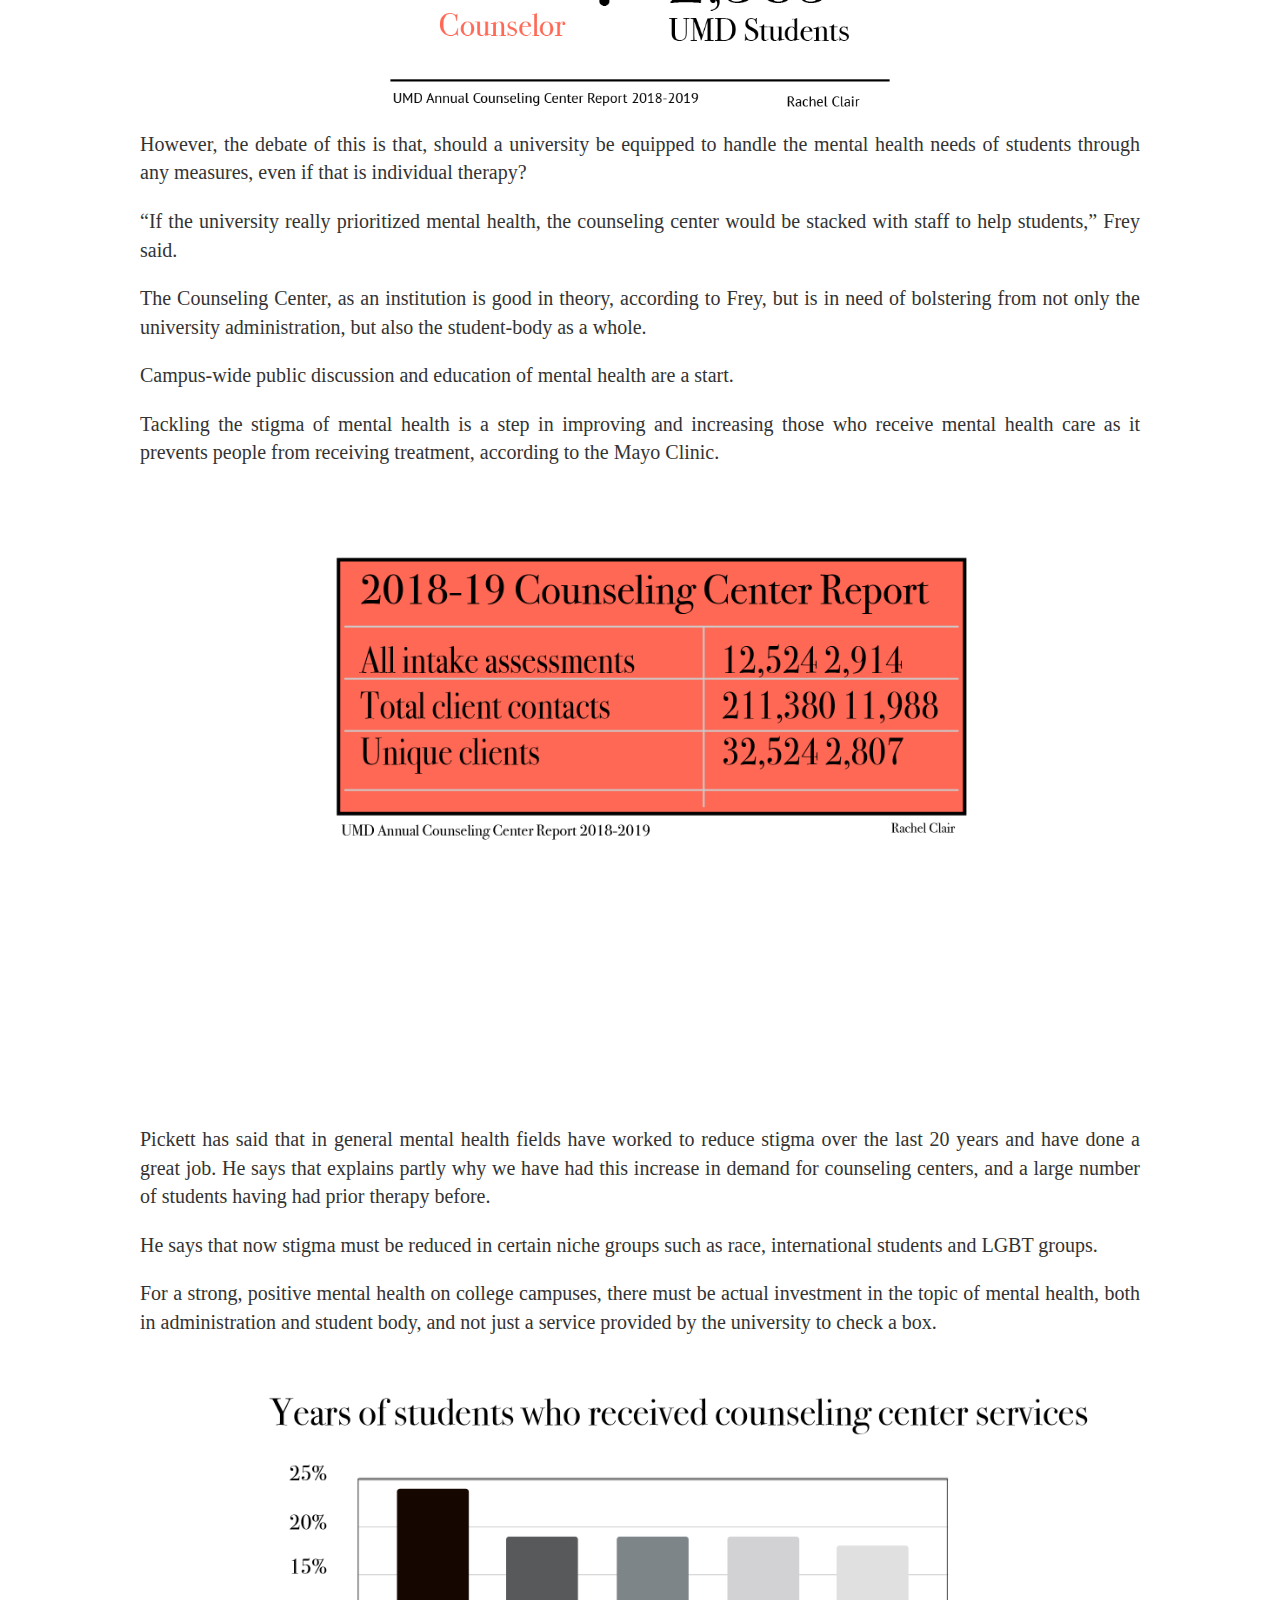
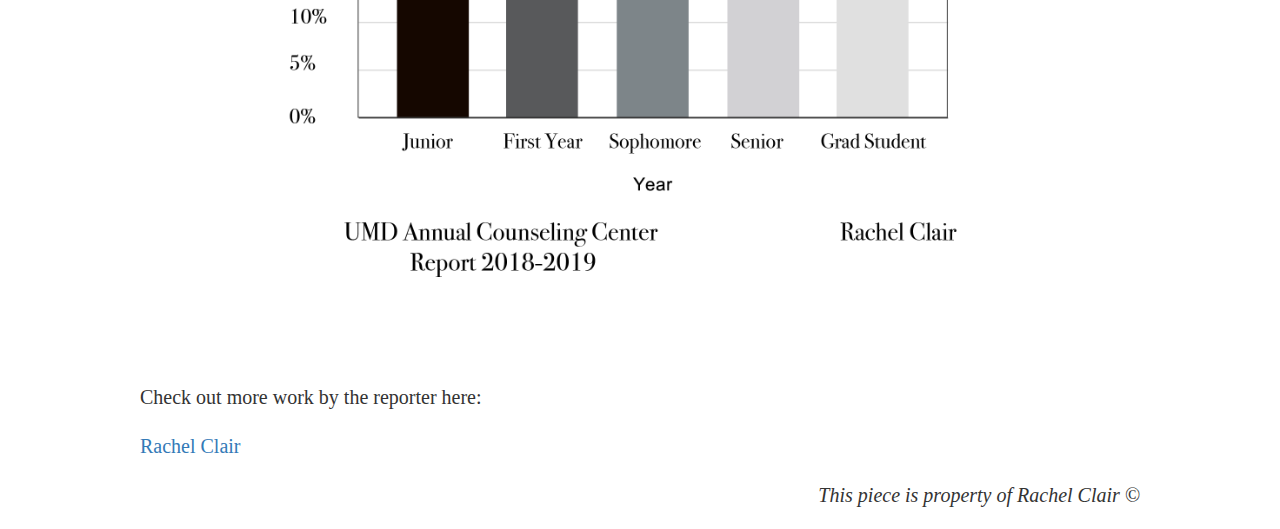
==== commit 3c1f2adb: "Update index.html" ====
--- a/index.html
+++ b/index.html
@@ -25,6 +25,10 @@
 
       <p>For many students, while they pursue higher education, their mental health often suffers as a consequence. According to the American Psychiatric Association, 75 percent of mental illnesses develop before the age of 24.</p>
 
+      <div class="ummtr">
+      <img src="ummtr.png" width="800" height="400">
+     </div>
+
       <p>People aged 18 to-25 years old have the highest prevalence of any mental illness at 25.8 percent. This is larger than 22.2 percent of the population aged 26-49 years, and only 13.8 percent for people 50 and older, according to<a href="https://www.nimh.nih.gov/health/statistics/mental-illness.shtml"> the National Institute of Mental Health.</a> </p>
 
       <p>Mental health can affect all facets of a student’s life. Stress and environmental factors may spur mental health problems, yet it can exacerbate how one handles turbulent life events.</p>
@@ -39,6 +43,10 @@
     <p> At the University of Maryland primary mental health services are offered in the to <a href="https://www.counseling.umd.edu"> the Counseling Center </a> located in the Shoemaker building.</p>
 
       <p> “Signing up for an appointment was easy, and the psychiatrist got to me immediately. The treatment was not amazing, but for the price it makes sense,” said junior, psychology and journalism major Julia Gastwirth.</p>
+
+      <div class="shoe">
+      <img src="shoe.png" width="900" height="600">
+     </div>
 
        <p>The process of receiving counseling assessment starts with an intake appointment. During the appointment an evaluation of the appropriate next steps are determined.</p>
 
--- a/styles.css
+++ b/styles.css
@@ -1,8 +1,7 @@
 <link href="https://fonts.google.com/">
-<link href="https://fonts.googleapis.com/css?family=DM+Serif+Display|Lora:700|Source+Serif+Pro&display=swap" rel="stylesheet">
-
+<link href="https://fonts.googleapis.com/css?family=Bebas+Neue|DM+Serif+Display|Oswald|Source+Serif+Pro&display=swap" rel="stylesheet">
 #headline{
-font-family: 'DM Serif Display', serif;
+font-family: 'Bebas Neue', cursive;
 font-size: 59px;
 background-color: lightgrey;
 text-align: center;
@@ -10,7 +9,7 @@
 
 h1{
   text-align: center;
-  font-family: 'Lora', serif;
+  font-family: 'Oswald', sans-serif;
   font-size: 59px;
   background-color: lightgrey;
   max-width: 1000px;
@@ -47,7 +46,19 @@
   font-size: 600px;
   margin: 0;
 }
-
+.ummtr{
+    display: block;
+    margin-left: auto;
+    margin-right: auto;
+    max-width: 50%;
+}
+.shoe{
+    display: block;
+    margin-left: auto;
+    margin-right: auto;
+    margin-bottom: auto;
+    max-width: 50%;
+}
 .img-one{
     display: block;
     margin-left: auto;
@@ -103,14 +114,7 @@
   padding-bottom: .5em;
   text-align:left;
 }
-.img-6 img{
-  margin-left:50px;
-  max-width: 700px;
-  float:right;
-  margin-bottom: none;
-  padding-bottom: .5em;
-  text-align right ;
-}
+
 .more{
     font-family:'Source Serif Pro', serif;
     font-size: 20px;
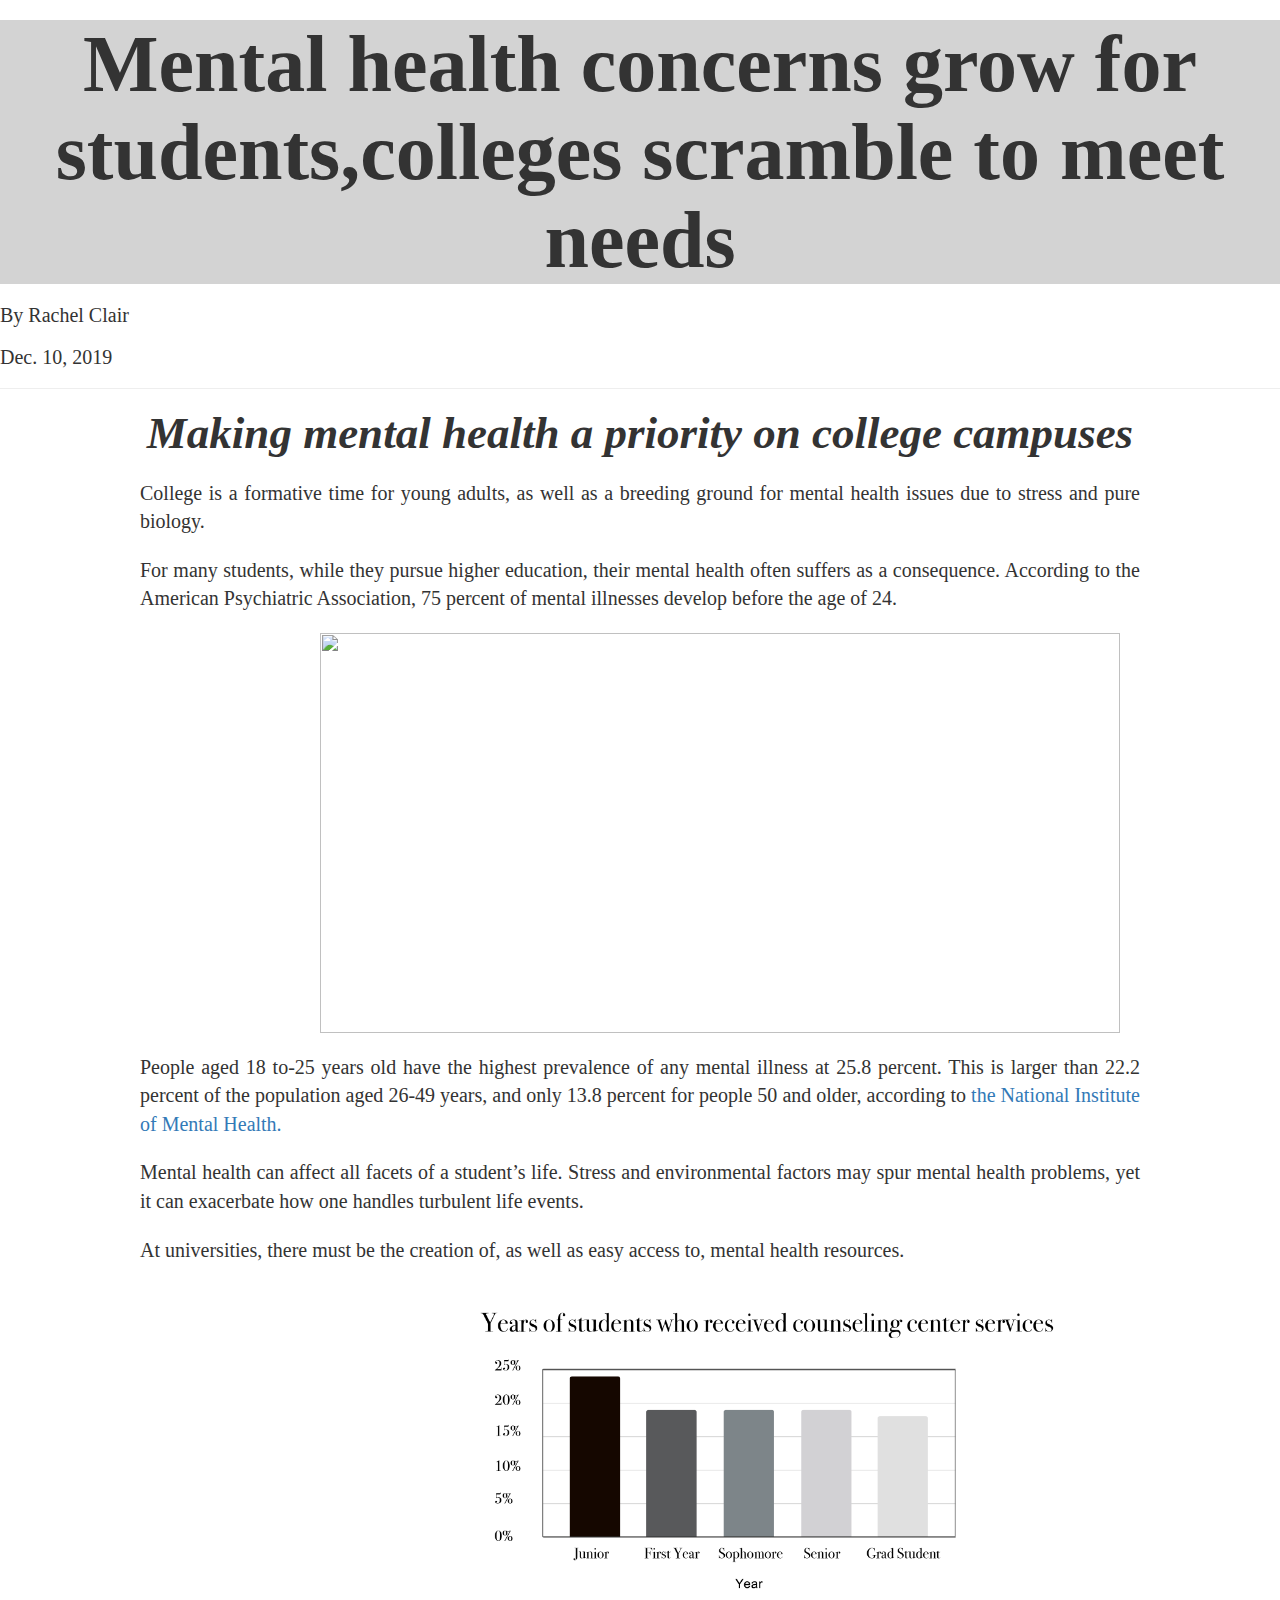
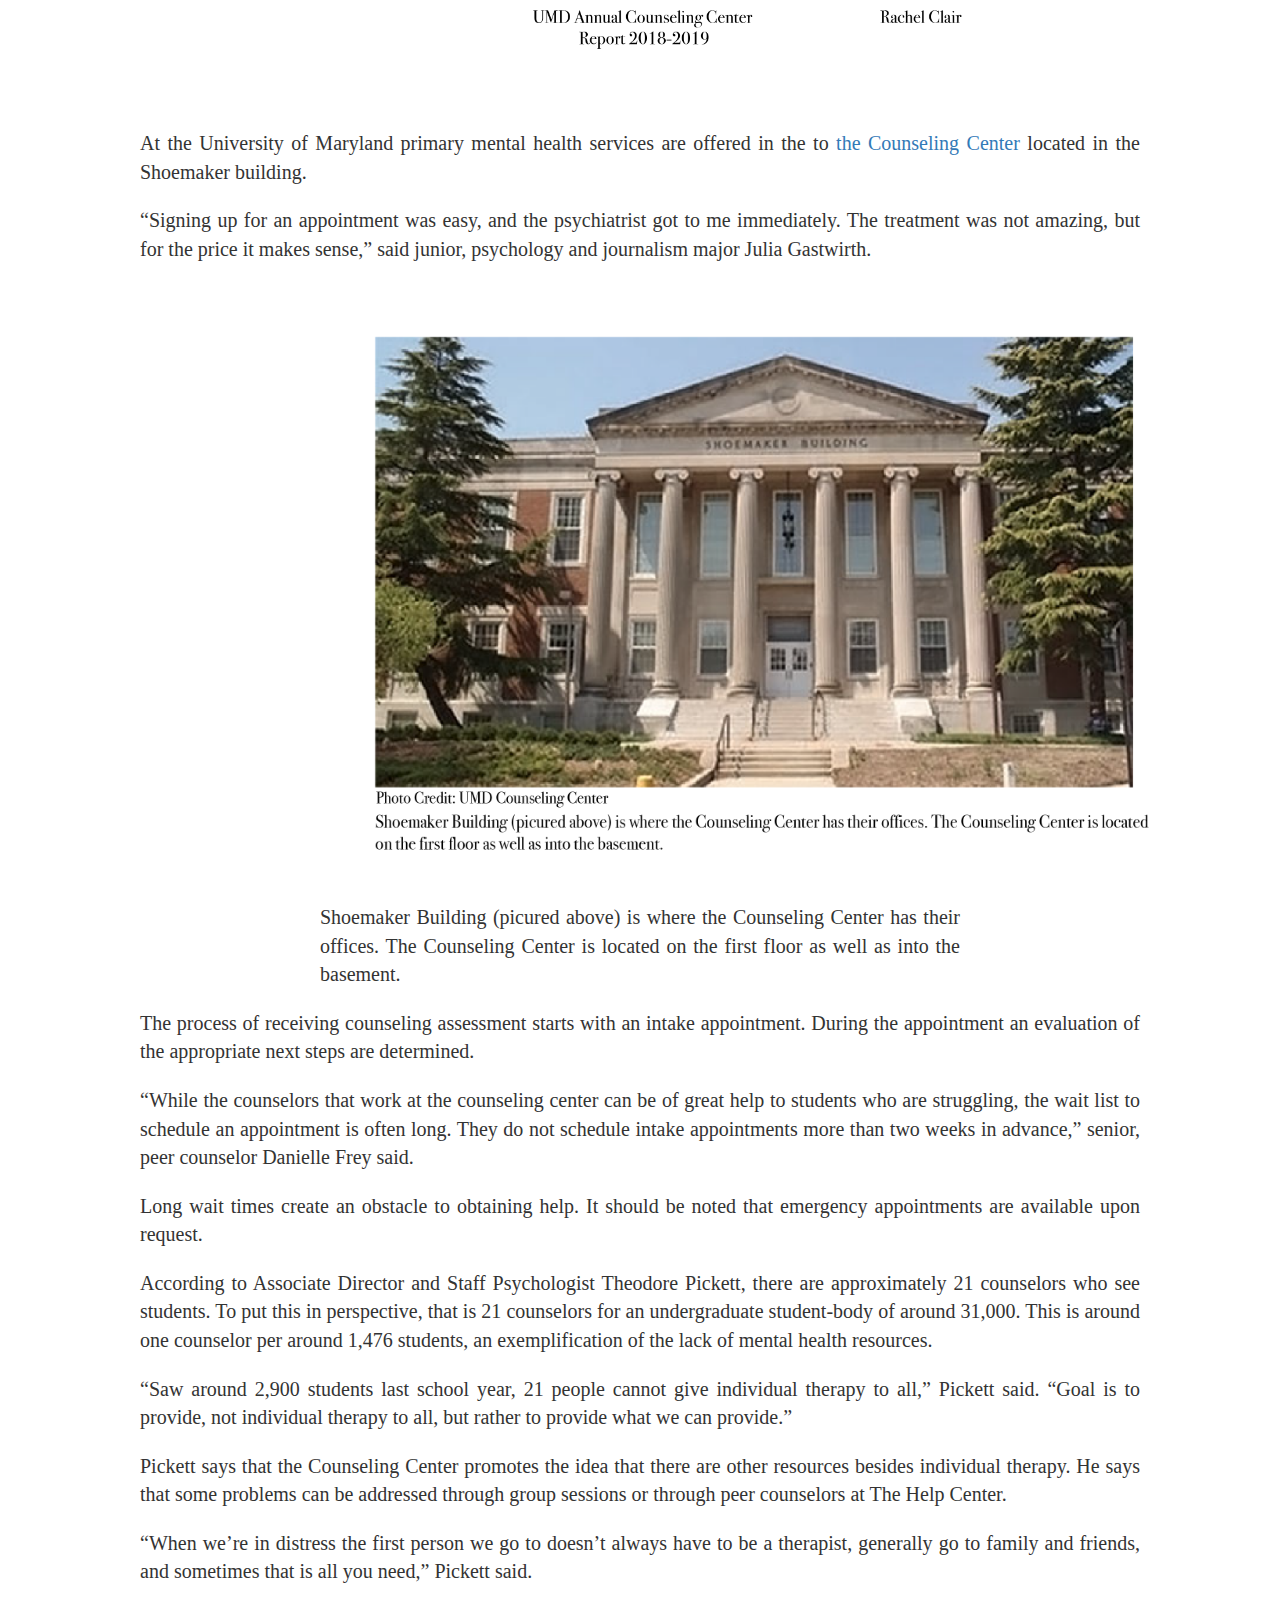
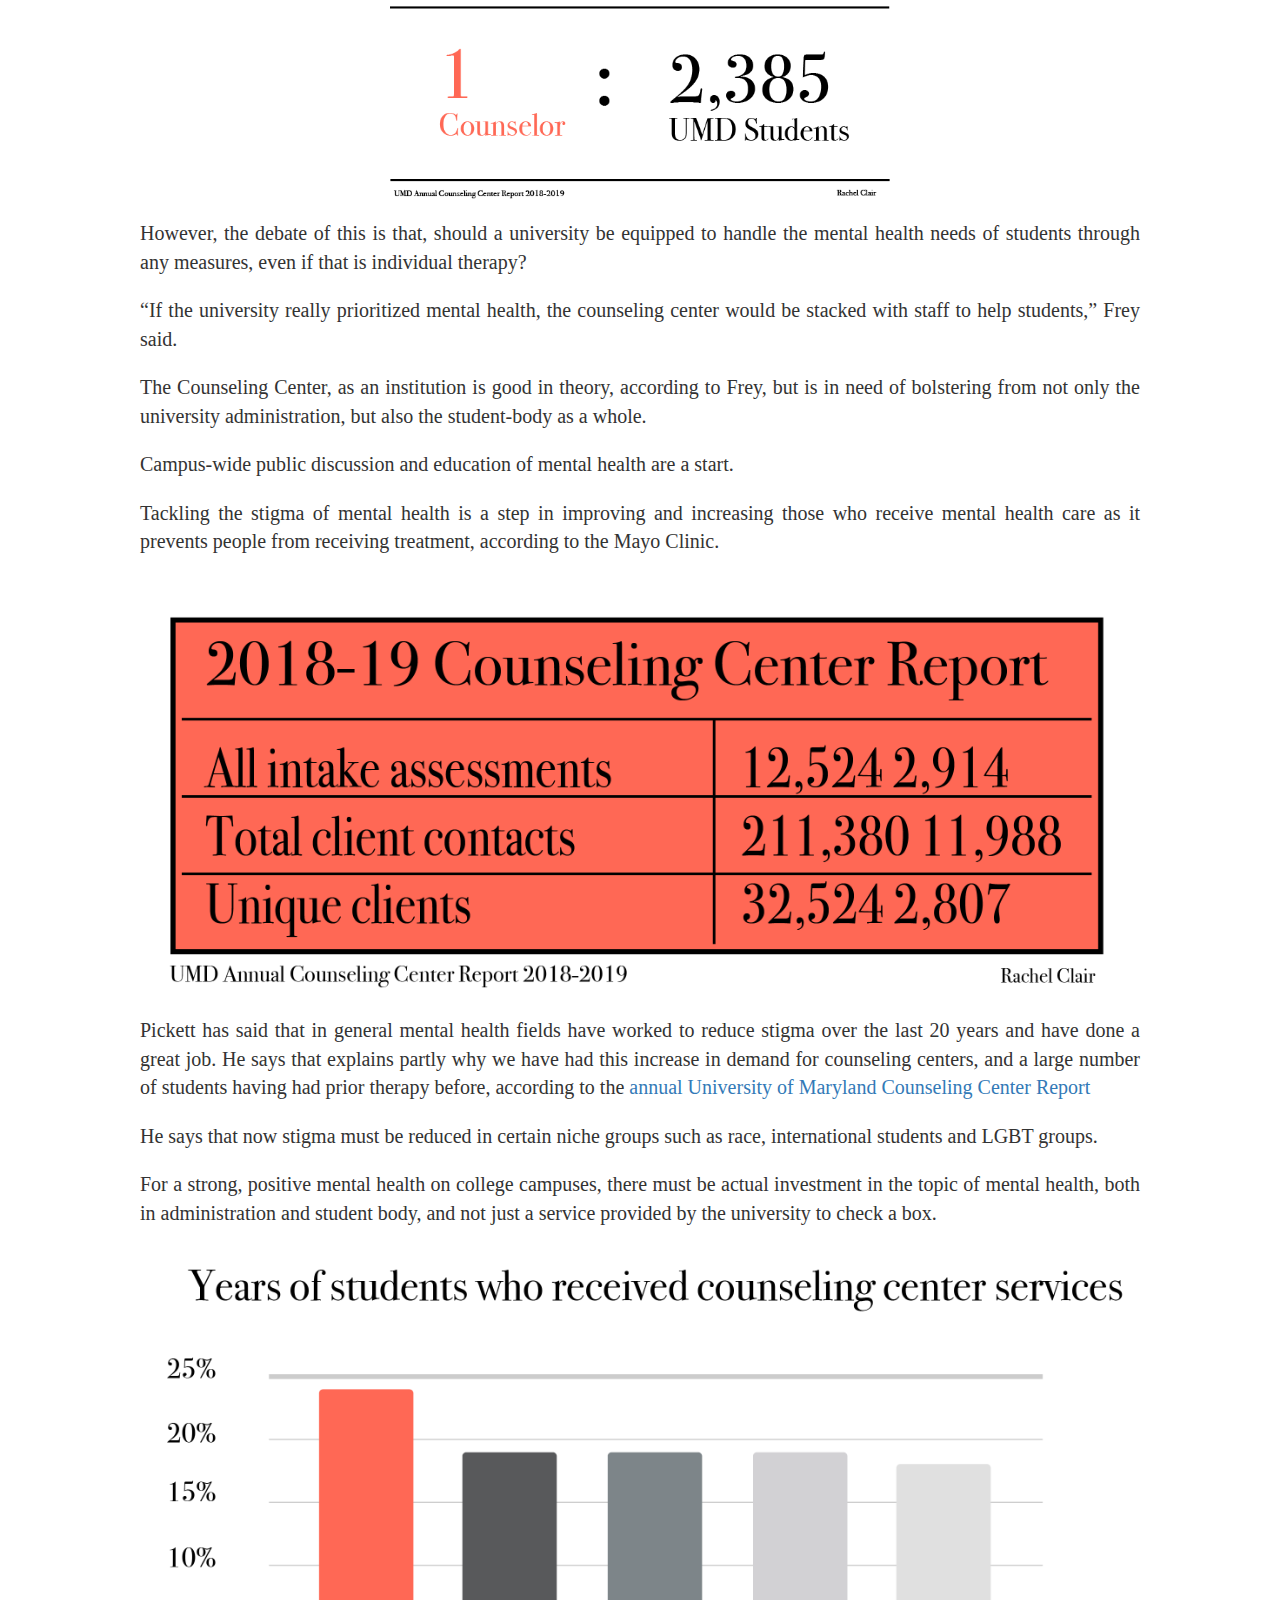
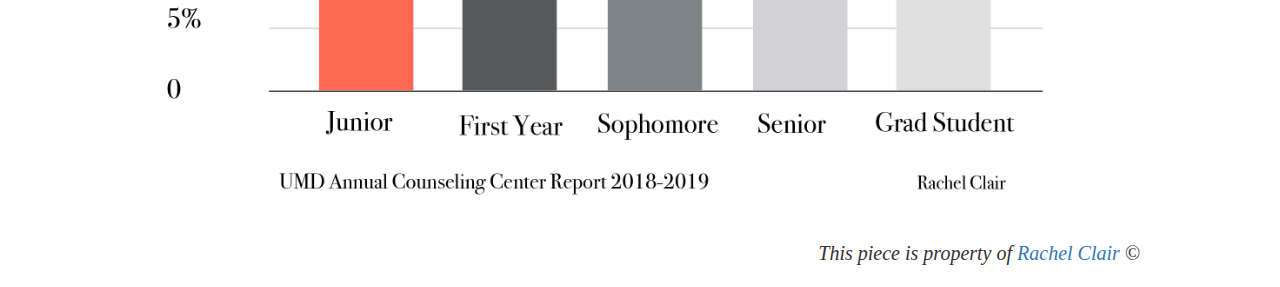
==== commit 325909b7: "Update index.html" ====
--- a/index.html
+++ b/index.html
@@ -11,7 +11,7 @@
 </head>
 <body>
  <div id="headline">
-  <h1>Making mental health a priority on college campuses</h1>
+  <h1>Mental health concerns grow for students,colleges scramble to meet needs </h1>
 </div>
 <div id="byline">
   <h2>By Rachel Clair</h2>
@@ -20,13 +20,13 @@
 <hr></hr>
 <!--This is the beginning of the article-->
 <div class="center">
-  <h5> Mental health is a growing problem for young adults, and colleges scramble to meet needs</h5>
-    <p>     College is a formative time for young adults in their social and professional well-being, as well as cultivation of mental health problems.</p>
+  <h5> <em> Making mental health a priority on college campuses</em></h5>
+    <p>     College is a formative time for young adults, as well as a breeding ground for mental health issues due to stress and pure biology.</p>
 
       <p>For many students, while they pursue higher education, their mental health often suffers as a consequence. According to the American Psychiatric Association, 75 percent of mental illnesses develop before the age of 24.</p>
 
       <div class="ummtr">
-      <img src="ummtr.png" width="800" height="400">
+      <img src="bracelet4.png" width="800" height="400">
      </div>
 
       <p>People aged 18 to-25 years old have the highest prevalence of any mental illness at 25.8 percent. This is larger than 22.2 percent of the population aged 26-49 years, and only 13.8 percent for people 50 and older, according to<a href="https://www.nimh.nih.gov/health/statistics/mental-illness.shtml"> the National Institute of Mental Health.</a> </p>
@@ -35,17 +35,15 @@
 
       <p> At universities, there must be the creation of, as well as easy access to, mental health resources.</p>
       <div class="img-one">
-        <img src="Artboard 5.png">
-            <div class="cap1"> 55% of UMD student in need of help, did not receive assistance within two weeks during
-                the 2018-2019 school year.
-            </div>
+        <img src="Artboard 1.png">
       </div>
     <p> At the University of Maryland primary mental health services are offered in the to <a href="https://www.counseling.umd.edu"> the Counseling Center </a> located in the Shoemaker building.</p>
 
       <p> “Signing up for an appointment was easy, and the psychiatrist got to me immediately. The treatment was not amazing, but for the price it makes sense,” said junior, psychology and journalism major Julia Gastwirth.</p>
 
       <div class="shoe">
-      <img src="shoe.png" width="900" height="600">
+      <img src="shoe3.png" width="900" height="600">
+      <p> Shoemaker Building (picured above) is where the Counseling Center has their offices. The Counseling Center is located on the first floor as well as into the basement. </p>
      </div>
 
        <p>The process of receiving counseling assessment starts with an intake appointment. During the appointment an evaluation of the appropriate next steps are determined.</p>
@@ -63,7 +61,7 @@
   <p>“When we’re in distress the first person we go to doesn’t always have to be a therapist, generally go to family and friends, and sometimes that is all you need,” Pickett said. </p>
 
       <div class="damage-img">
-        <img src="Mentalhealthstats5.png">
+        <img src="Ratiomentalhealth.png">
       </div>
 
      <p>However, the debate of this is that, should a university be equipped to handle the mental health needs of students through any measures, even if that is individual therapy? </p>
@@ -77,26 +75,20 @@
       <p>Tackling the stigma of mental health is a step in improving and increasing those who receive mental health care as it prevents people from receiving treatment, according to the Mayo Clinic.</p>
 
       <div class="img-3">
-        <img src="Artboard 2.png">
+        <img src="Stats.png">
       </div>
 
-      <p>Pickett has said that in general mental health fields have worked to reduce stigma over the last 20 years and have done a great job. He says that explains partly why we have had this increase in demand for counseling centers, and a large number of students having had prior therapy before. </p>
+      <p>Pickett has said that in general mental health fields have worked to reduce stigma over the last 20 years and have done a great job. He says that explains partly why we have had this increase in demand for counseling centers, and a large number of students having had prior therapy before, according to the <a href="https://www.counseling.umd.edu/global/docs/aboutus/annualreport.pdf"> annual University of Maryland Counseling Center Report</a></p>
 
           <p>He says that now stigma must be reduced in certain niche groups such as race, international students and LGBT groups.
           </p>
       <p>For a strong, positive mental health on college campuses, there must be actual investment in the topic of mental health, both in administration and student body, and not just a service provided by the university to check a box.</p>
 
         <div class="img-4">
-          <img src="Artboard 1.png">
-      </div>
-
-
-
-      <div class="more">
-        <p>Check out more work by the reporter here:</p> <a href="https://rachelgclair.github.io/images/Resume%20/resume.html">Rachel Clair</a>
+          <img src="laststat.png">
       </div>
       <div class="CR">
-      <p>This piece is property of Rachel Clair &copy</p>
+      <p>This piece is property of <a href="https://rachelgclair.github.io/images/Resume%20/resume.html">Rachel Clair</a> &copy</p>
       </div>
             </div>
         </div>
--- a/styles.css
+++ b/styles.css
@@ -1,7 +1,7 @@
 <link href="https://fonts.google.com/">
 <link href="https://fonts.googleapis.com/css?family=Bebas+Neue|DM+Serif+Display|Oswald|Source+Serif+Pro&display=swap" rel="stylesheet">
 #headline{
-font-family: 'Bebas Neue', cursive;
+font-family: 'Abril Fatface', cursive;
 font-size: 59px;
 background-color: lightgrey;
 text-align: center;
@@ -9,19 +9,23 @@
 
 h1{
   text-align: center;
-  font-family: 'Oswald', sans-serif;
-  font-size: 59px;
+  font-family: 'DM Serif Display', serif;
+  font-size: 80px;
   background-color: lightgrey;
-  max-width: 1000px;
   margin: 20px auto;
   text-align: center;
   font-weight: bold;
 }
 
-h2, h3, h4, h6{
+h2 {
+    font-size: 20px;
+    font-family: 'DM Serif Display', serif;
+    text-align: left;
+}
+h3, h4, h6{
     text-align: left;
     font-family: 'DM Serif Display', serif;
-    font-size: 26px;
+    font-size: 24px;
     max-width: 1000px;
     margin: 20px auto;
    }
@@ -30,7 +34,7 @@
      text-align: center;
      font-weight: bold;
      font-family: 'DM Serif Display', serif;
-     font-size: 26px;
+     font-size: 45px;
 }
 .cap1{
     font-size:12px;
@@ -43,7 +47,7 @@
 }
 #byline{
   text-align: left;
-  font-size: 600px;
+  font-size: 200px;
   margin: 0;
 }
 .ummtr{
@@ -73,6 +77,10 @@
 }
 .img-one p{
   text-align: right;
+}
+.photo-cred{
+    text-align: left;
+    font-size:50px;
 }
 .center{
   text-align:justify;
@@ -111,7 +119,7 @@
   max-width: 700px;
   float:left;
   margin-bottom: none;
-  padding-bottom: .5em;
+  padding-bottom: none;
   text-align:left;
 }
 
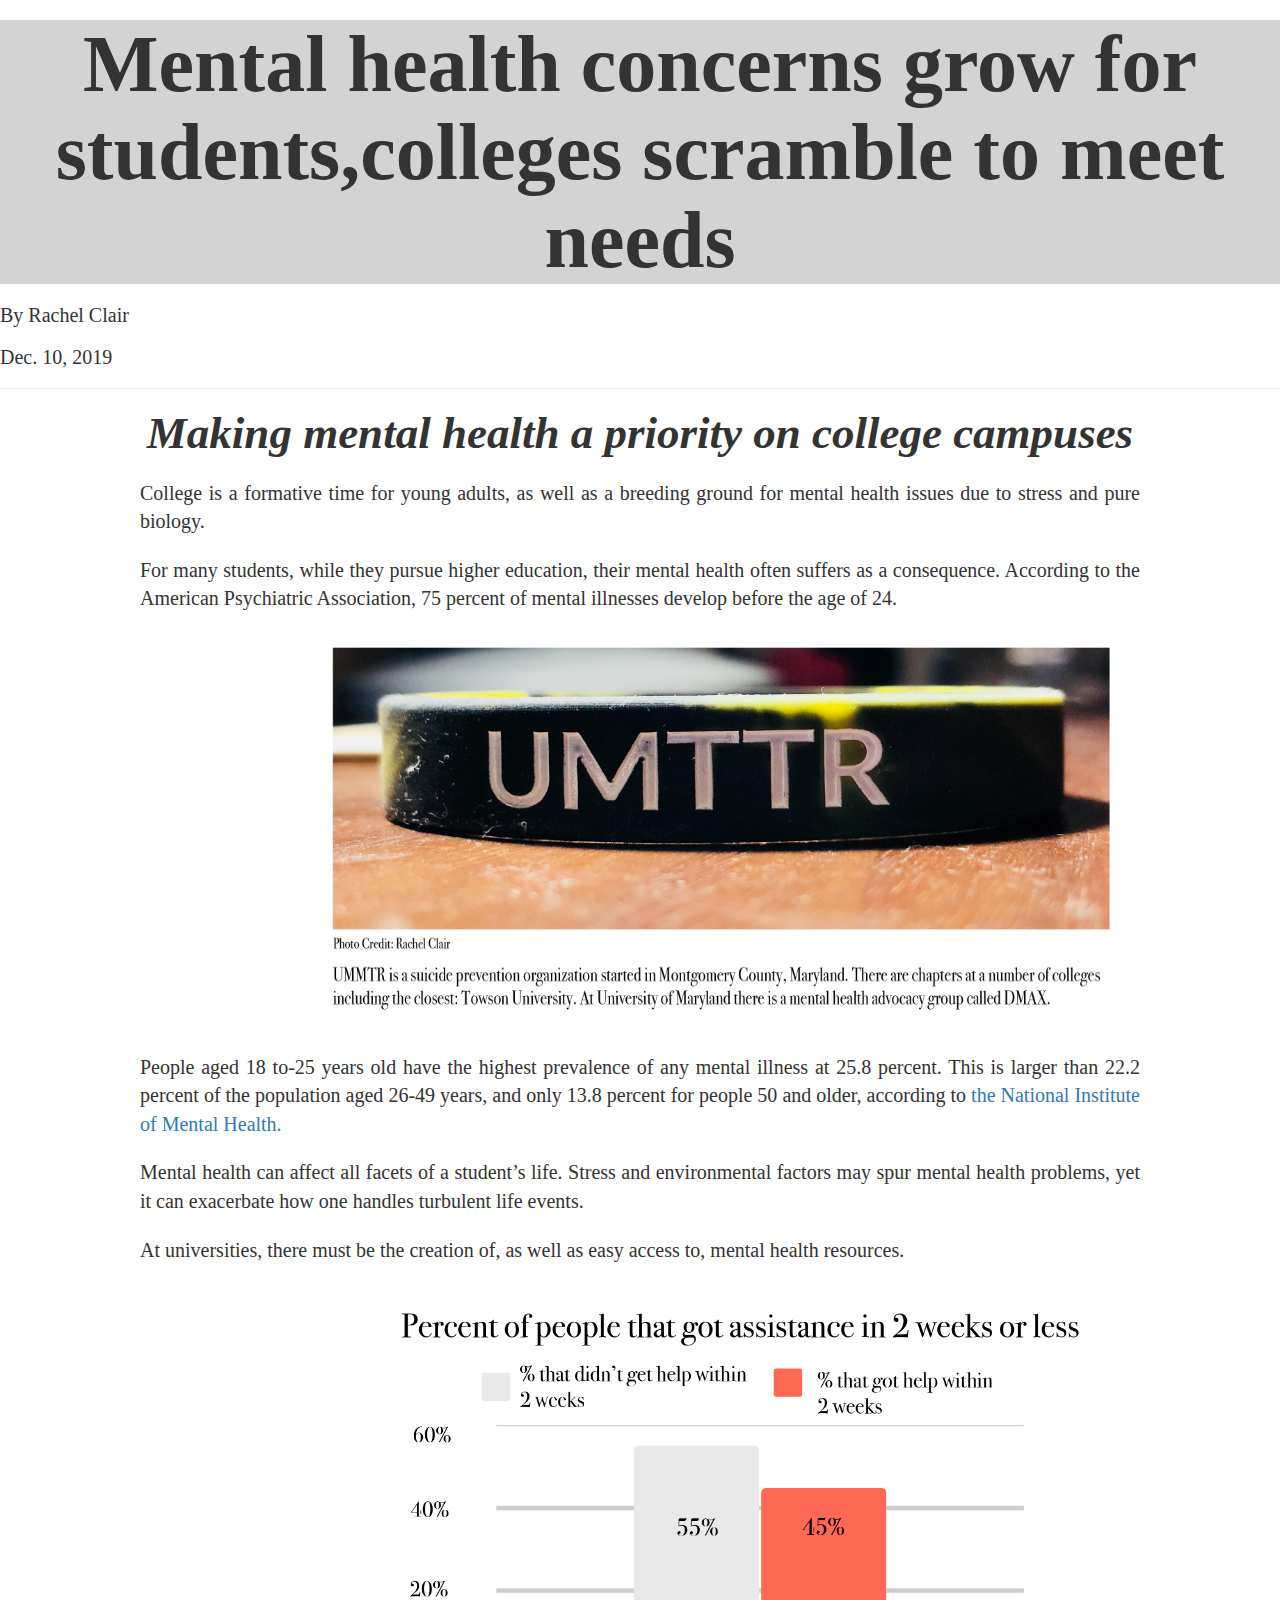
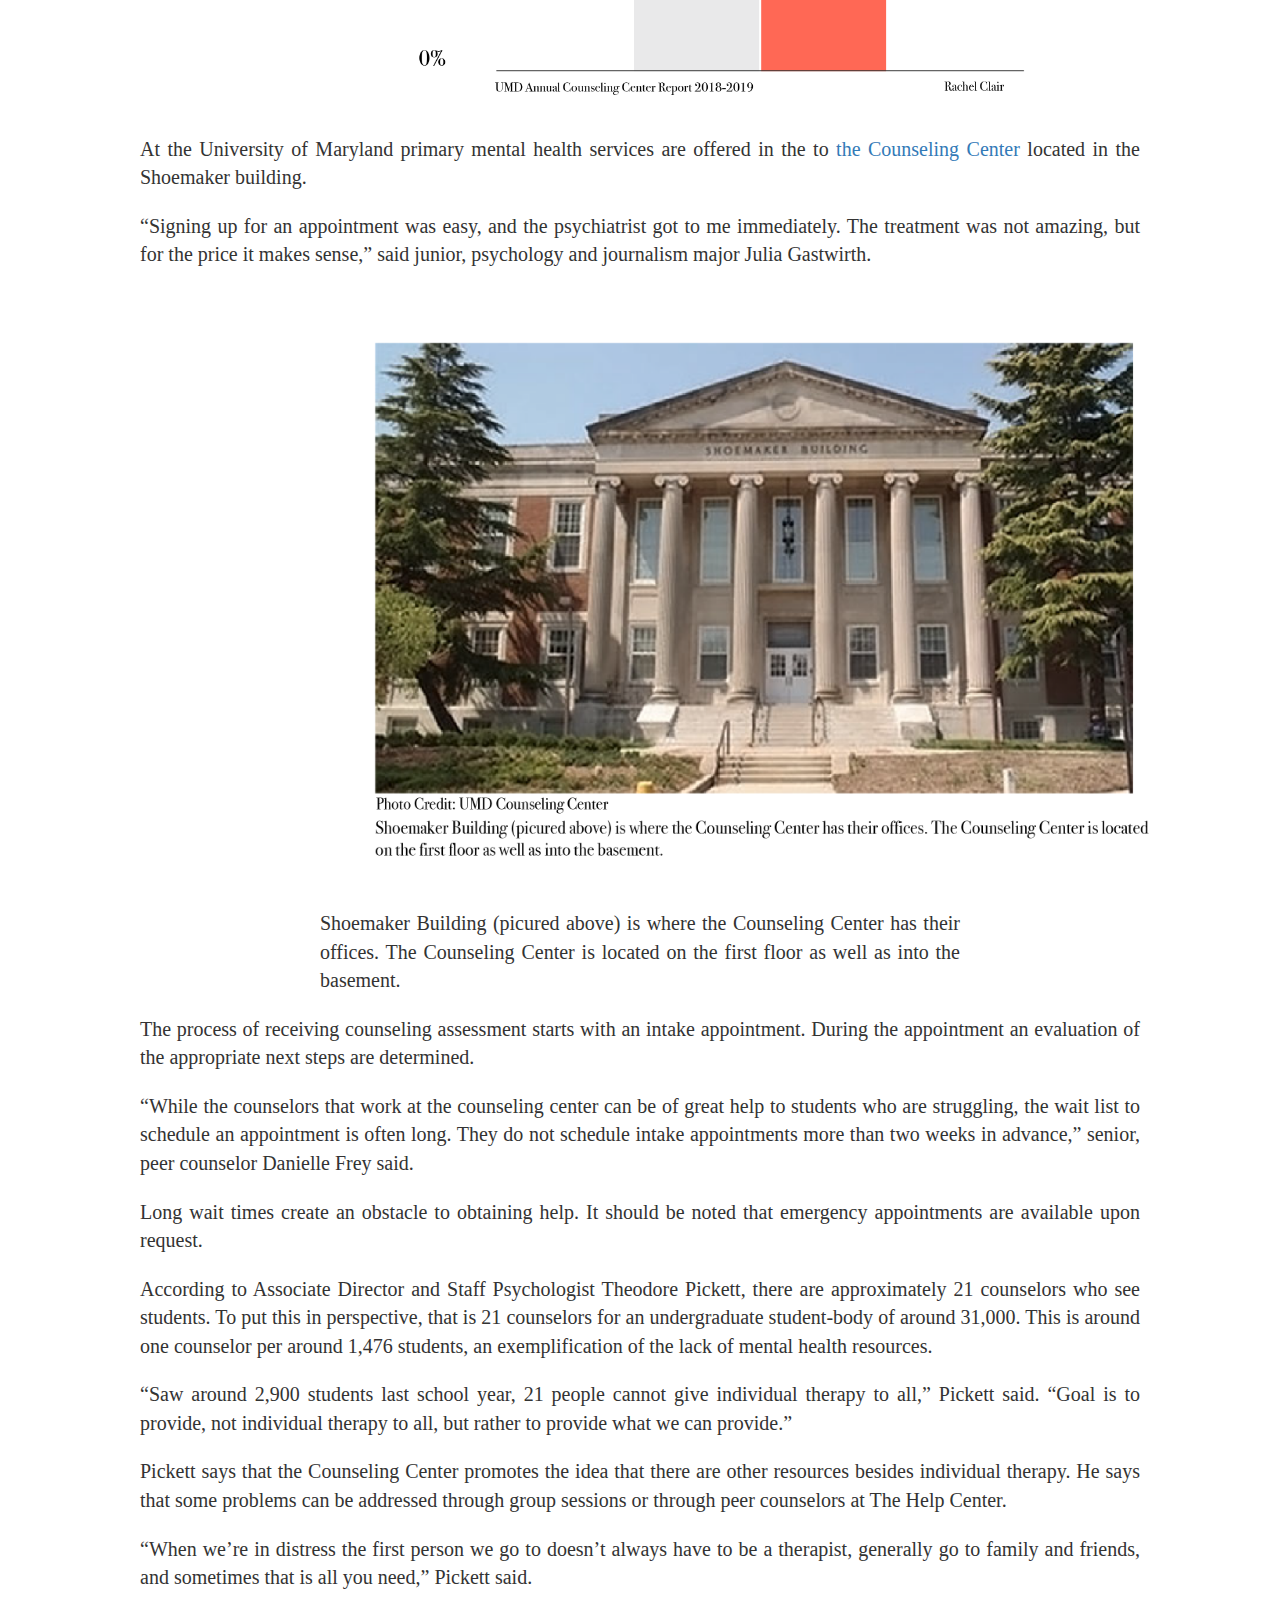
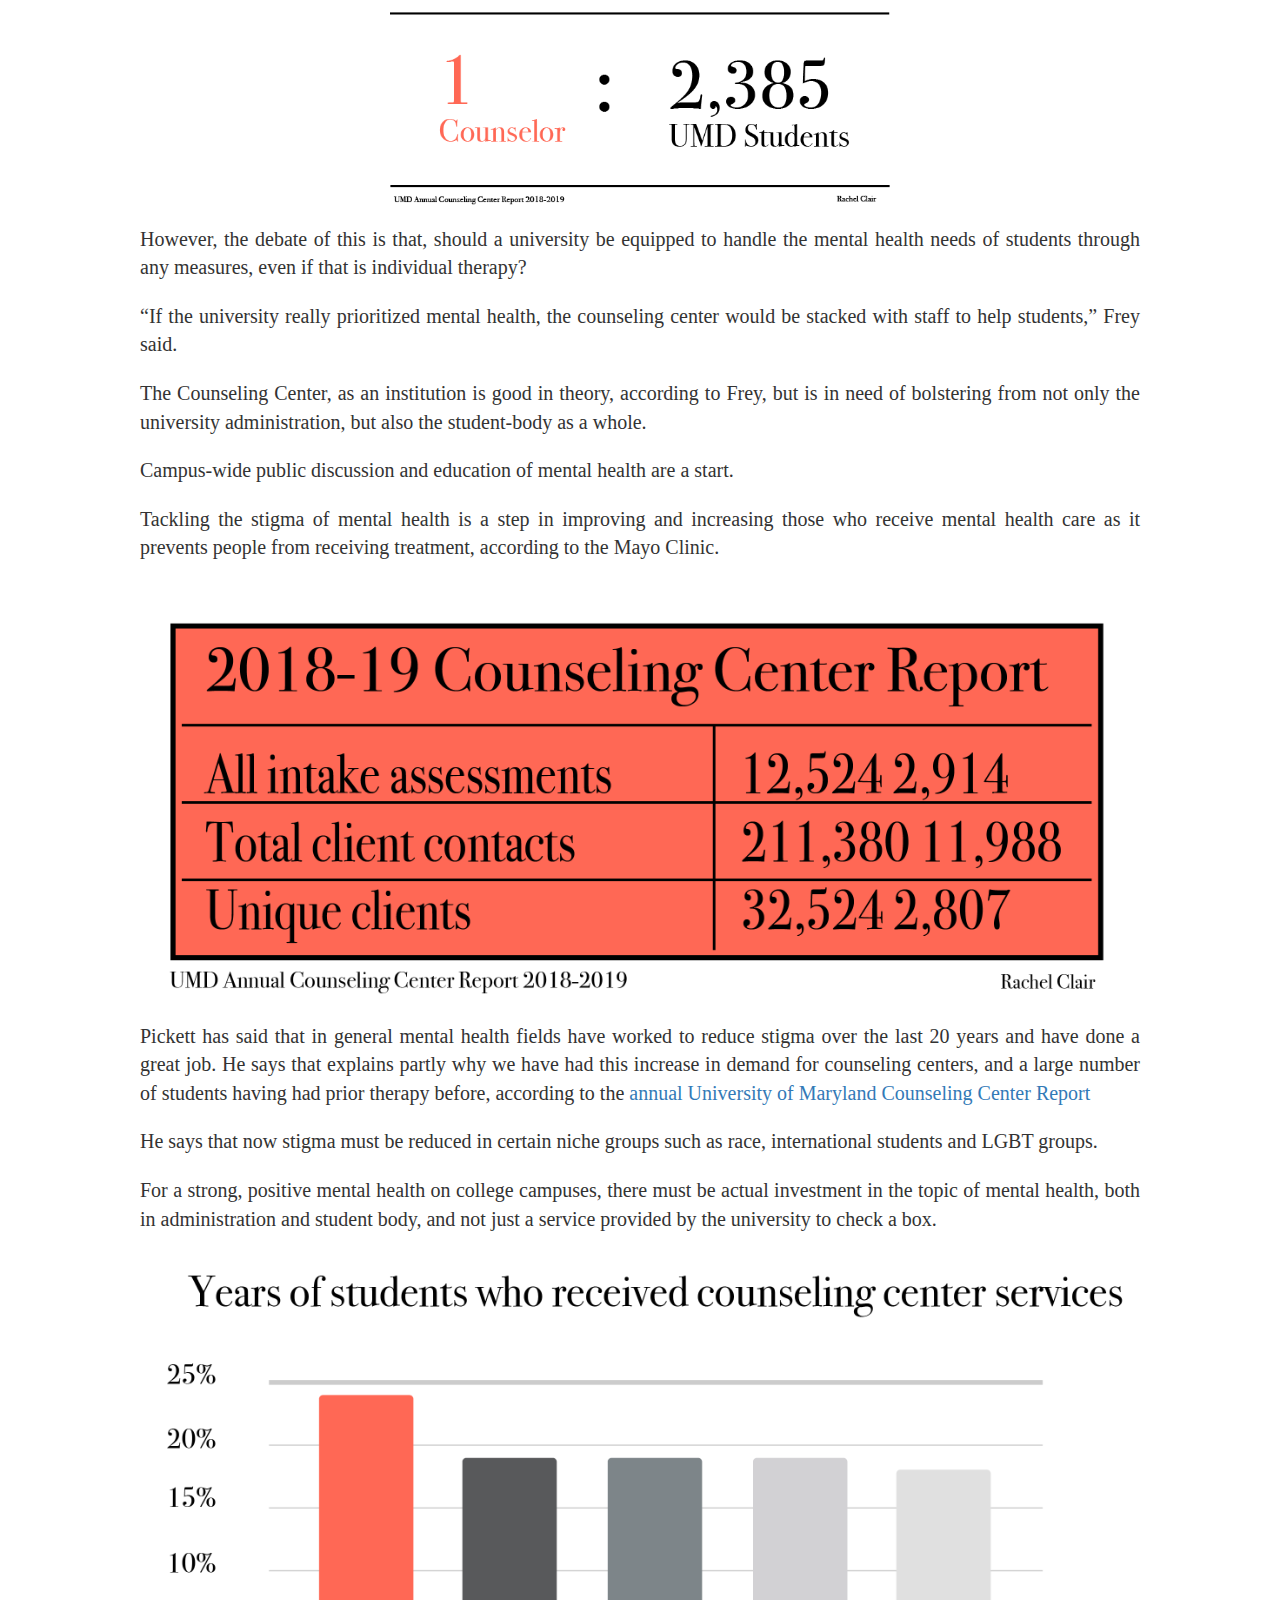
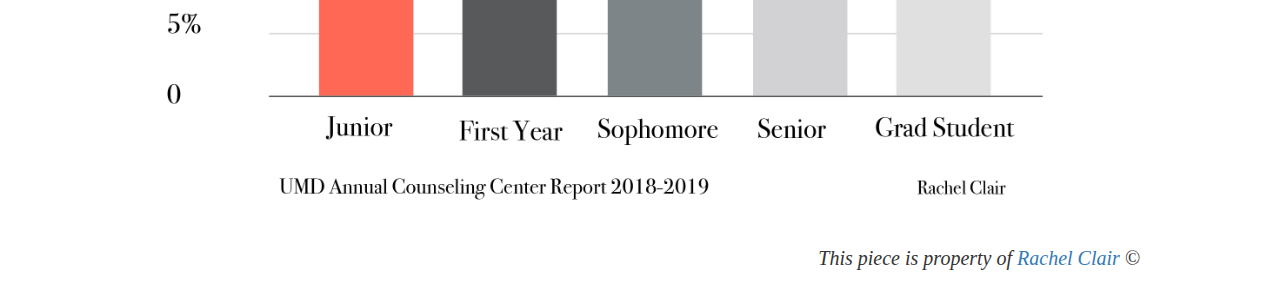
==== commit db2ac69d: "Update index.html" ====
--- a/index.html
+++ b/index.html
@@ -2,10 +2,10 @@
 <!DOCTYPE html>
 <html>
 <head>
-    <meta name="viewport" content="width=device-width, initial-scale=1">
   <link rel="stylesheet" href="https://maxcdn.bootstrapcdn.com/bootstrap/3.4.0/css/bootstrap.min.css">
   <script src="https://ajax.googleapis.com/ajax/libs/jquery/3.4.1/jquery.min.js"></script>
   <script src="https://maxcdn.bootstrapcdn.com/bootstrap/3.4.0/js/bootstrap.min.js"></script>
+  <meta name="viewport" content="width=device-width, initial-scale=1.0">
   <title> <Making mental health a priority on college campuses > </title>
     <link rel="stylesheet" href="styles.css" type="text/css">
 </head>
